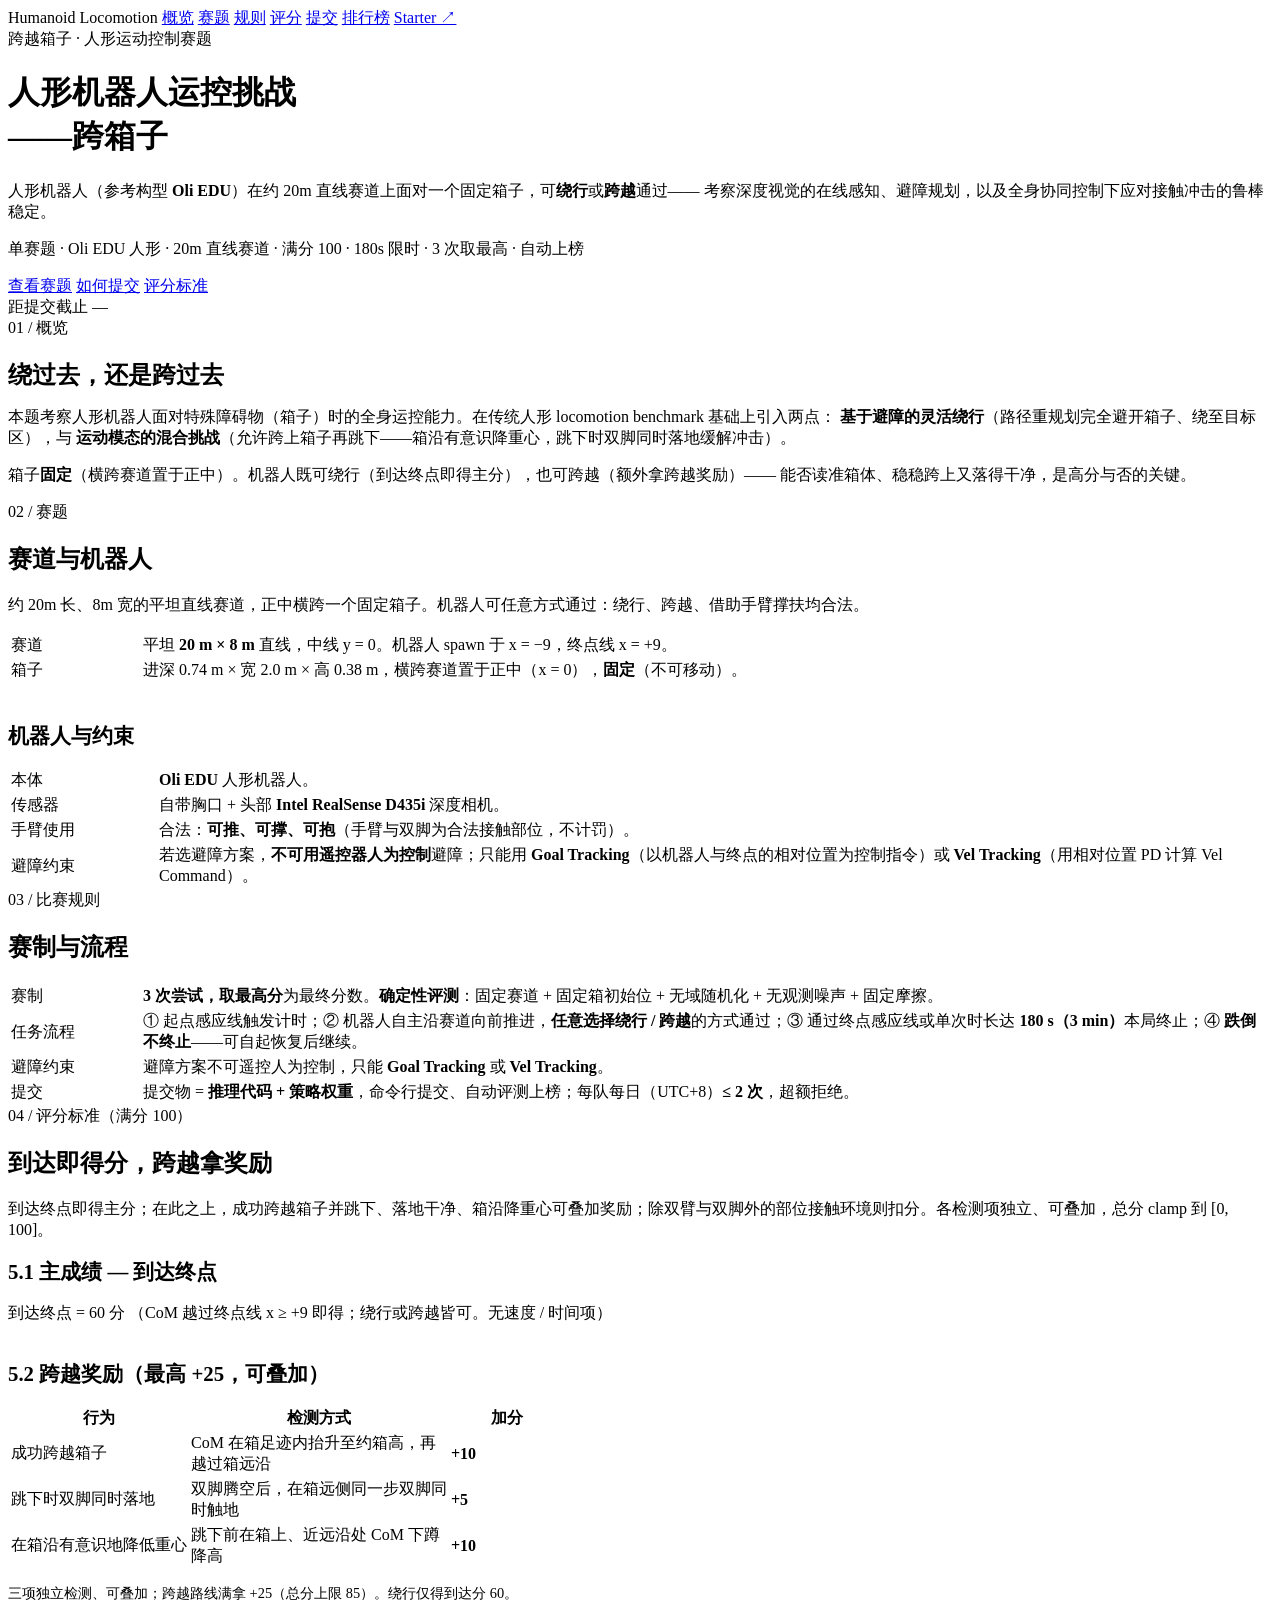
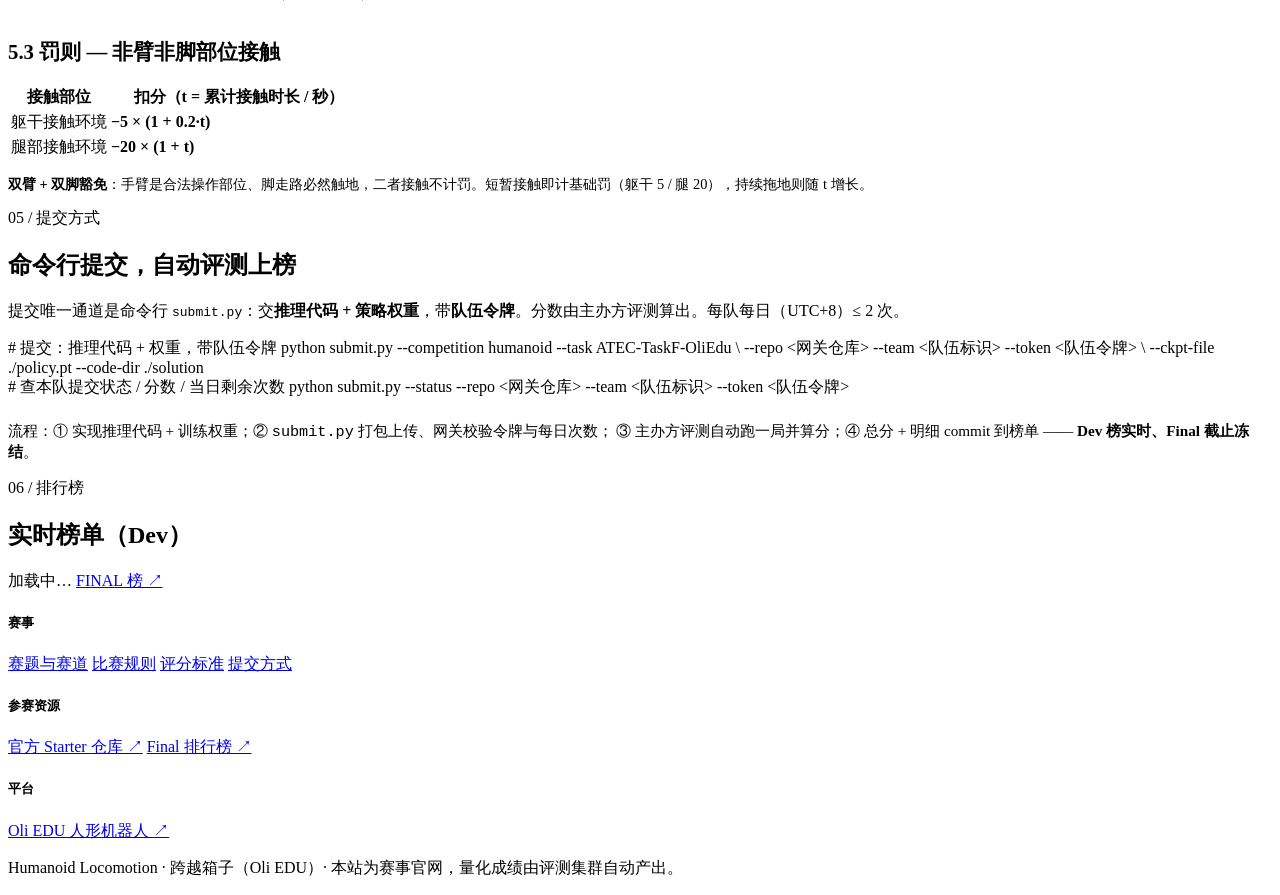
==== index.html @ 99a0a650 "add index.html" ====
<!doctype html>
<html lang="zh-CN">
<head>
<meta charset="utf-8">
<meta name="viewport" content="width=device-width, initial-scale=1">
<title>Humanoid Locomotion · 跨越箱子</title>
<meta name="description" content="人形机器人 Oli EDU 在 20m 直线赛道上面对一个固定箱子，可绕行或跨越通过。考察深度视觉在线感知、避障规划与全身协同控制下的抗冲击稳定。满分 100，自动上榜。">
<link rel="stylesheet" href="./style.css">
<script src="./config.js"></script>
<script src="./board.js" defer></script>
</head>
<body data-board="dev">

<nav class="nav">
  <div class="wrap">
    <span class="brand">Humanoid <span class="accent">Locomotion</span></span>
    <span class="nav-links">
      <a href="#overview">概览</a>
      <a href="#arena">赛题</a>
      <a href="#rules">规则</a>
      <a href="#scoring">评分</a>
      <a href="#submit">提交</a>
      <a href="#board">排行榜</a>
      <a href="#" class="cta" target="_blank" rel="noopener">Starter ↗</a>
    </span>
  </div>
</nav>

<!-- ───────── Hero ───────── -->
<header class="hero">
  <div class="wrap">
    <span class="tag">跨越箱子 · 人形运动控制赛题</span>
    <h1>人形机器人运控挑战<br>——<span class="accent">跨箱子</span></h1>
    <p class="lead">
      人形机器人（参考构型 <b>Oli EDU</b>）在约 20m 直线赛道上面对一个固定箱子，可<b>绕行</b>或<b>跨越</b>通过——
      考察深度视觉的在线感知、避障规划，以及全身协同控制下应对接触冲击的鲁棒稳定。
    </p>
    <p class="hero-meta">单赛题 · Oli EDU 人形 · 20m 直线赛道 · 满分 100 · 180s 限时 · 3 次取最高 · 自动上榜</p>
    <div class="hero-actions">
      <a href="#arena" class="btn primary">查看赛题</a>
      <a href="#submit" class="btn">如何提交</a>
      <a href="#scoring" class="btn">评分标准</a>
    </div>
    <div class="countdown-box">
      <span class="label">距提交截止</span>
      <span id="countdown">—</span>
    </div>
  </div>
</header>

<!-- ───────── 01 概览 ───────── -->
<section id="overview">
  <div class="wrap">
    <div class="ov-prose">
      <span class="sec-num">01 / 概览</span>
      <h2 style="margin-bottom:1rem">绕过去，还是跨过去</h2>
      <p>
        本题考察人形机器人面对特殊障碍物（箱子）时的全身运控能力。在传统人形 locomotion benchmark 基础上引入两点：
        <strong>基于避障的灵活绕行</strong>（路径重规划完全避开箱子、绕至目标区），与
        <strong>运动模态的混合挑战</strong>（允许跨上箱子再跳下——箱沿有意识降重心，跳下时双脚同时落地缓解冲击）。
      </p>
      <p>
        箱子<strong>固定</strong>（横跨赛道置于正中）。机器人既可绕行（到达终点即得主分），也可跨越（额外拿跨越奖励）——
        能否读准箱体、稳稳跨上又落得干净，是高分与否的关键。
      </p>
    </div>
  </div>
</section>

<!-- ───────── 02 赛题 / 赛道 ───────── -->
<section id="arena">
  <div class="wrap">
    <div class="sec-head">
      <span class="sec-num">02 / 赛题</span>
      <h2>赛道与机器人</h2>
      <p>约 20m 长、8m 宽的平坦直线赛道，正中横跨一个固定箱子。机器人可任意方式通过：绕行、跨越、借助手臂撑扶均合法。</p>
    </div>
    <table class="dtable">
      <tbody>
        <tr><td class="lvl" style="width:8rem">赛道</td><td>平坦 <b>20 m × 8 m</b> 直线，中线 y = 0。机器人 spawn 于 x = −9，终点线 x = +9。</td></tr>
        <tr><td class="lvl">箱子</td><td>进深 0.74 m × 宽 2.0 m × 高 0.38 m，横跨赛道置于正中（x = 0），<b>固定</b>（不可移动）。</td></tr>
      </tbody>
    </table>

    <div class="sec-head" style="margin-top:2.4rem;margin-bottom:1rem">
      <h2 style="font-size:1.3rem">机器人与约束</h2>
    </div>
    <table class="dtable">
      <tbody>
        <tr><td class="lvl" style="width:9rem">本体</td><td><b>Oli EDU</b> 人形机器人。</td></tr>
        <tr><td class="lvl">传感器</td><td>自带胸口 + 头部 <b>Intel RealSense D435i</b> 深度相机。</td></tr>
        <tr><td class="lvl">手臂使用</td><td>合法：<b>可推、可撑、可抱</b>（手臂与双脚为合法接触部位，不计罚）。</td></tr>
        <tr><td class="lvl">避障约束</td><td>若选避障方案，<b>不可用遥控器人为控制</b>避障；只能用 <b>Goal Tracking</b>（以机器人与终点的相对位置为控制指令）或 <b>Vel Tracking</b>（用相对位置 PD 计算 Vel Command）。</td></tr>
      </tbody>
    </table>
  </div>
</section>

<!-- ───────── 03 规则 ───────── -->
<section id="rules">
  <div class="wrap">
    <div class="sec-head">
      <span class="sec-num">03 / 比赛规则</span>
      <h2>赛制与流程</h2>
    </div>
    <table class="dtable">
      <tbody>
        <tr><td class="lvl" style="width:8rem">赛制</td><td><b>3 次尝试，取最高分</b>为最终分数。<b>确定性评测</b>：固定赛道 + 固定箱初始位 + 无域随机化 + 无观测噪声 + 固定摩擦。</td></tr>
        <tr><td class="lvl">任务流程</td><td>① 起点感应线触发计时；② 机器人自主沿赛道向前推进，<b>任意选择绕行 / 跨越</b>的方式通过；③ 通过终点感应线或单次时长达 <b>180 s（3 min）</b>本局终止；④ <b>跌倒不终止</b>——可自起恢复后继续。</td></tr>
        <tr><td class="lvl">避障约束</td><td>避障方案不可遥控人为控制，只能 <b>Goal Tracking</b> 或 <b>Vel Tracking</b>。</td></tr>
        <tr><td class="lvl">提交</td><td>提交物 = <b>推理代码 + 策略权重</b>，命令行提交、自动评测上榜；每队每日（UTC+8）<b>≤ 2 次</b>，超额拒绝。</td></tr>
      </tbody>
    </table>
  </div>
</section>

<!-- ───────── 04 评分 ───────── -->
<section id="scoring">
  <div class="wrap">
    <div class="sec-head">
      <span class="sec-num">04 / 评分标准（满分 100）</span>
      <h2>到达即得分，跨越拿奖励</h2>
      <p>到达终点即得主分；在此之上，成功跨越箱子并跳下、落地干净、箱沿降重心可叠加奖励；除双臂与双脚外的部位接触环境则扣分。各检测项独立、可叠加，总分 clamp 到 [0, 100]。</p>
    </div>

    <div class="sec-head" style="margin-bottom:1rem">
      <h2 style="font-size:1.3rem">5.1 主成绩 — 到达终点</h2>
    </div>
    <div class="formula">
      到达终点 = <span class="accent">60 分</span>
      <span class="dim">  （CoM 越过终点线 x ≥ +9 即得；绕行或跨越皆可。无速度 / 时间项）</span>
    </div>

    <div class="sec-head" style="margin-top:2.2rem;margin-bottom:1rem">
      <h2 style="font-size:1.3rem">5.2 跨越奖励（最高 +25，可叠加）</h2>
    </div>
    <table class="dtable">
      <thead><tr><th>行为</th><th style="width:16rem">检测方式</th><th style="width:7rem">加分</th></tr></thead>
      <tbody>
        <tr><td>成功跨越箱子</td><td>CoM 在箱足迹内抬升至约箱高，再越过箱远沿</td><td><b>+10</b></td></tr>
        <tr><td>跳下时双脚同时落地</td><td>双脚腾空后，在箱远侧同一步双脚同时触地</td><td><b>+5</b></td></tr>
        <tr><td>在箱沿有意识地降低重心</td><td>跳下前在箱上、近远沿处 CoM 下蹲降高</td><td><b>+10</b></td></tr>
      </tbody>
    </table>
    <p style="margin-top:0.9rem;color:var(--muted);font-size:0.9rem">三项独立检测、可叠加；跨越路线满拿 +25（总分上限 85）。绕行仅得到达分 60。</p>

    <div class="sec-head" style="margin-top:2.2rem;margin-bottom:1rem">
      <h2 style="font-size:1.3rem">5.3 罚则 — 非臂非脚部位接触</h2>
    </div>
    <table class="dtable">
      <thead><tr><th>接触部位</th><th style="width:16rem">扣分（t = 累计接触时长 / 秒）</th></tr></thead>
      <tbody>
        <tr><td>躯干接触环境</td><td><b>−5 × (1 + 0.2·t)</b></td></tr>
        <tr><td>腿部接触环境</td><td><b>−20 × (1 + t)</b></td></tr>
      </tbody>
    </table>
    <p style="margin-top:0.9rem;color:var(--muted);font-size:0.9rem"><b>双臂 + 双脚豁免</b>：手臂是合法操作部位、脚走路必然触地，二者接触不计罚。短暂接触即计基础罚（躯干 5 / 腿 20），持续拖地则随 t 增长。</p>
  </div>
</section>

<!-- ───────── 05 提交 ───────── -->
<section id="submit">
  <div class="wrap">
    <div class="sec-head">
      <span class="sec-num">05 / 提交方式</span>
      <h2>命令行提交，自动评测上榜</h2>
      <p>提交唯一通道是命令行 <code>submit.py</code>：交<b>推理代码 + 策略权重</b>，带<b>队伍令牌</b>。分数由主办方评测算出。每队每日（UTC+8）≤ 2 次。</p>
    </div>
    <div class="code"><span class="c"># 提交：推理代码 + 权重，带队伍令牌</span>
python submit.py <span class="a">--competition</span> humanoid <span class="a">--task</span> ATEC-TaskF-OliEdu \
  <span class="a">--repo</span> &lt;网关仓库&gt; <span class="a">--team</span> &lt;队伍标识&gt; <span class="a">--token</span> &lt;队伍令牌&gt; \
  <span class="a">--ckpt-file</span> ./policy.pt <span class="a">--code-dir</span> ./solution</div>
    <div class="code"><span class="c"># 查本队提交状态 / 分数 / 当日剩余次数</span>
python submit.py <span class="a">--status</span> <span class="a">--repo</span> &lt;网关仓库&gt; <span class="a">--team</span> &lt;队伍标识&gt; <span class="a">--token</span> &lt;队伍令牌&gt;</div>
    <p style="margin-top:1.4rem;color:var(--muted);font-size:0.95rem">
      流程：① 实现推理代码 + 训练权重；② <code>submit.py</code> 打包上传、网关校验令牌与每日次数；
      ③ 主办方评测自动跑一局并算分；④ 总分 + 明细 commit 到榜单 —— <b style="color:var(--text)">Dev 榜实时、Final 截止冻结</b>。
    </p>
  </div>
</section>

<!-- ───────── 06 排行榜 ───────── -->
<section id="board">
  <div class="wrap">
    <div class="sec-head">
      <span class="sec-num">06 / 排行榜</span>
      <h2>实时榜单（Dev）</h2>
    </div>
    <div class="board-head">
      <span class="upd" id="updated">加载中…</span>
      <a class="to-final btn" href="./final.html">FINAL 榜 ↗</a>
    </div>
    <table id="board-table" class="board board-strip" hidden>
      <thead>
        <tr class="grp">
          <th class="c-rank">#</th>
          <th class="c-team">队伍</th>
          <th class="c-gate">通过方式</th>
          <th class="c-gate">跨越奖励 <span class="th-sub">最高 +25</span></th>
          <th class="c-t3">总分 <span class="th-sub">满分 100 · 到达 · 罚分</span></th>
        </tr>
      </thead>
      <tbody></tbody>
    </table>
    <p id="empty" hidden>暂无成绩</p>
  </div>
</section>

<!-- ───────── Footer ───────── -->
<footer>
  <div class="wrap">
    <div class="foot-grid">
      <div class="foot-col">
        <h5>赛事</h5>
        <a href="#arena">赛题与赛道</a>
        <a href="#rules">比赛规则</a>
        <a href="#scoring">评分标准</a>
        <a href="#submit">提交方式</a>
      </div>
      <div class="foot-col">
        <h5>参赛资源</h5>
        <a href="#" target="_blank" rel="noopener">官方 Starter 仓库 ↗</a>
        <a href="./final.html">Final 排行榜 ↗</a>
      </div>
      <div class="foot-col">
        <h5>平台</h5>
        <a href="#" target="_blank" rel="noopener">Oli EDU 人形机器人 ↗</a>
      </div>
    </div>
    <p class="foot-note">Humanoid Locomotion · 跨越箱子（Oli EDU）· 本站为赛事官网，量化成绩由评测集群自动产出。</p>
  </div>
</footer>

</body>
</html>
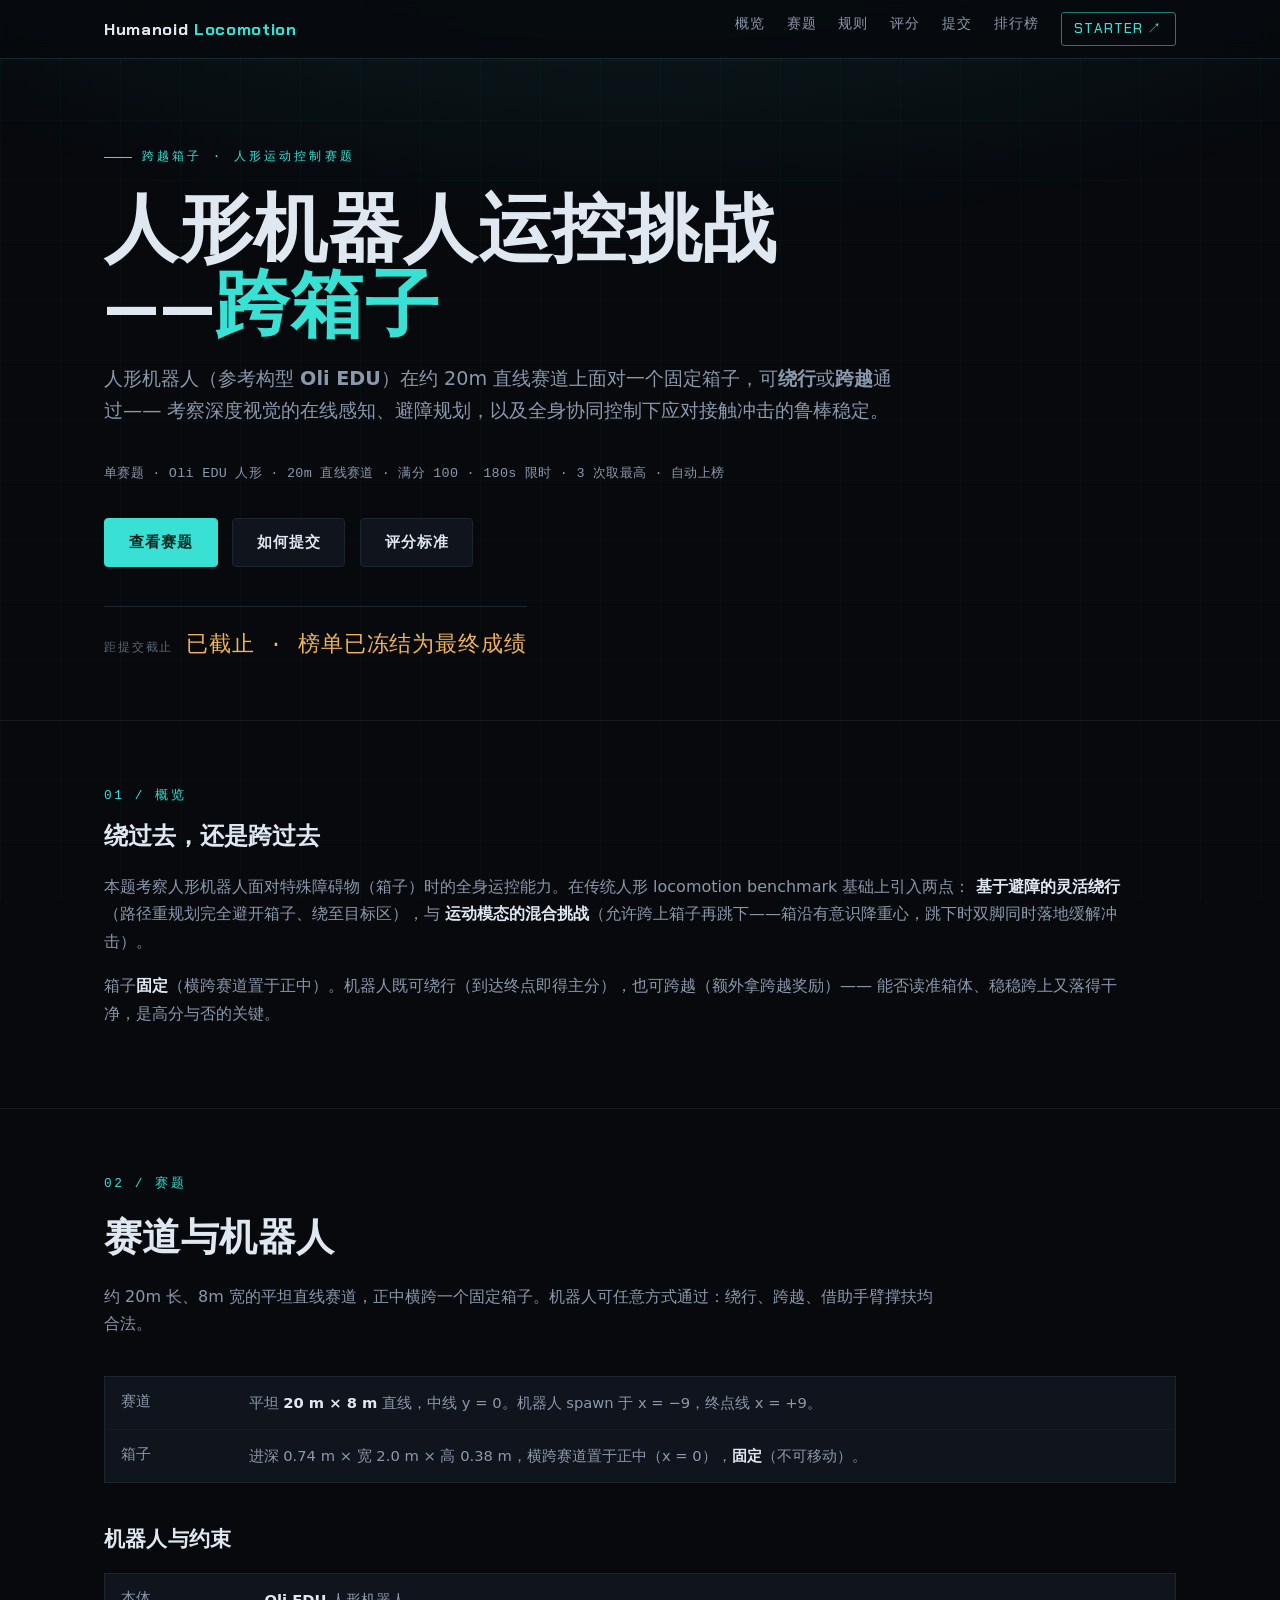
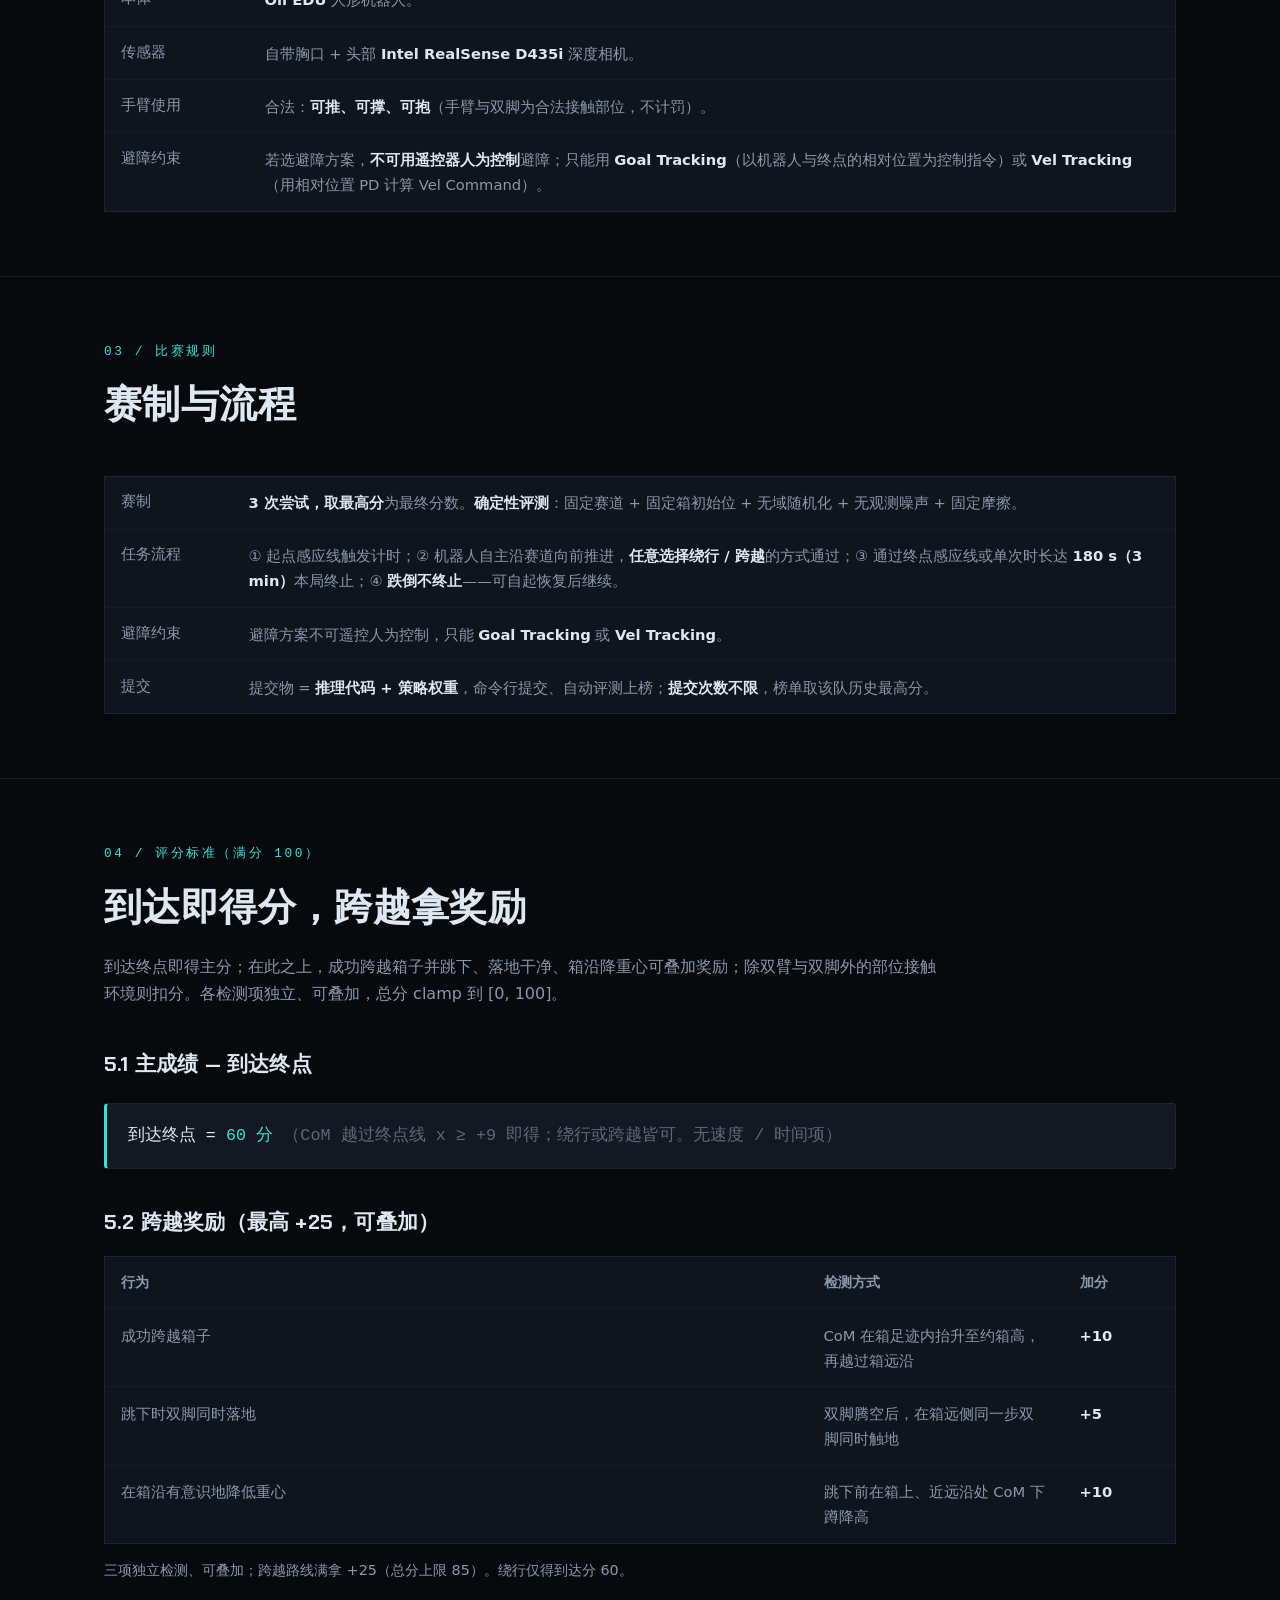
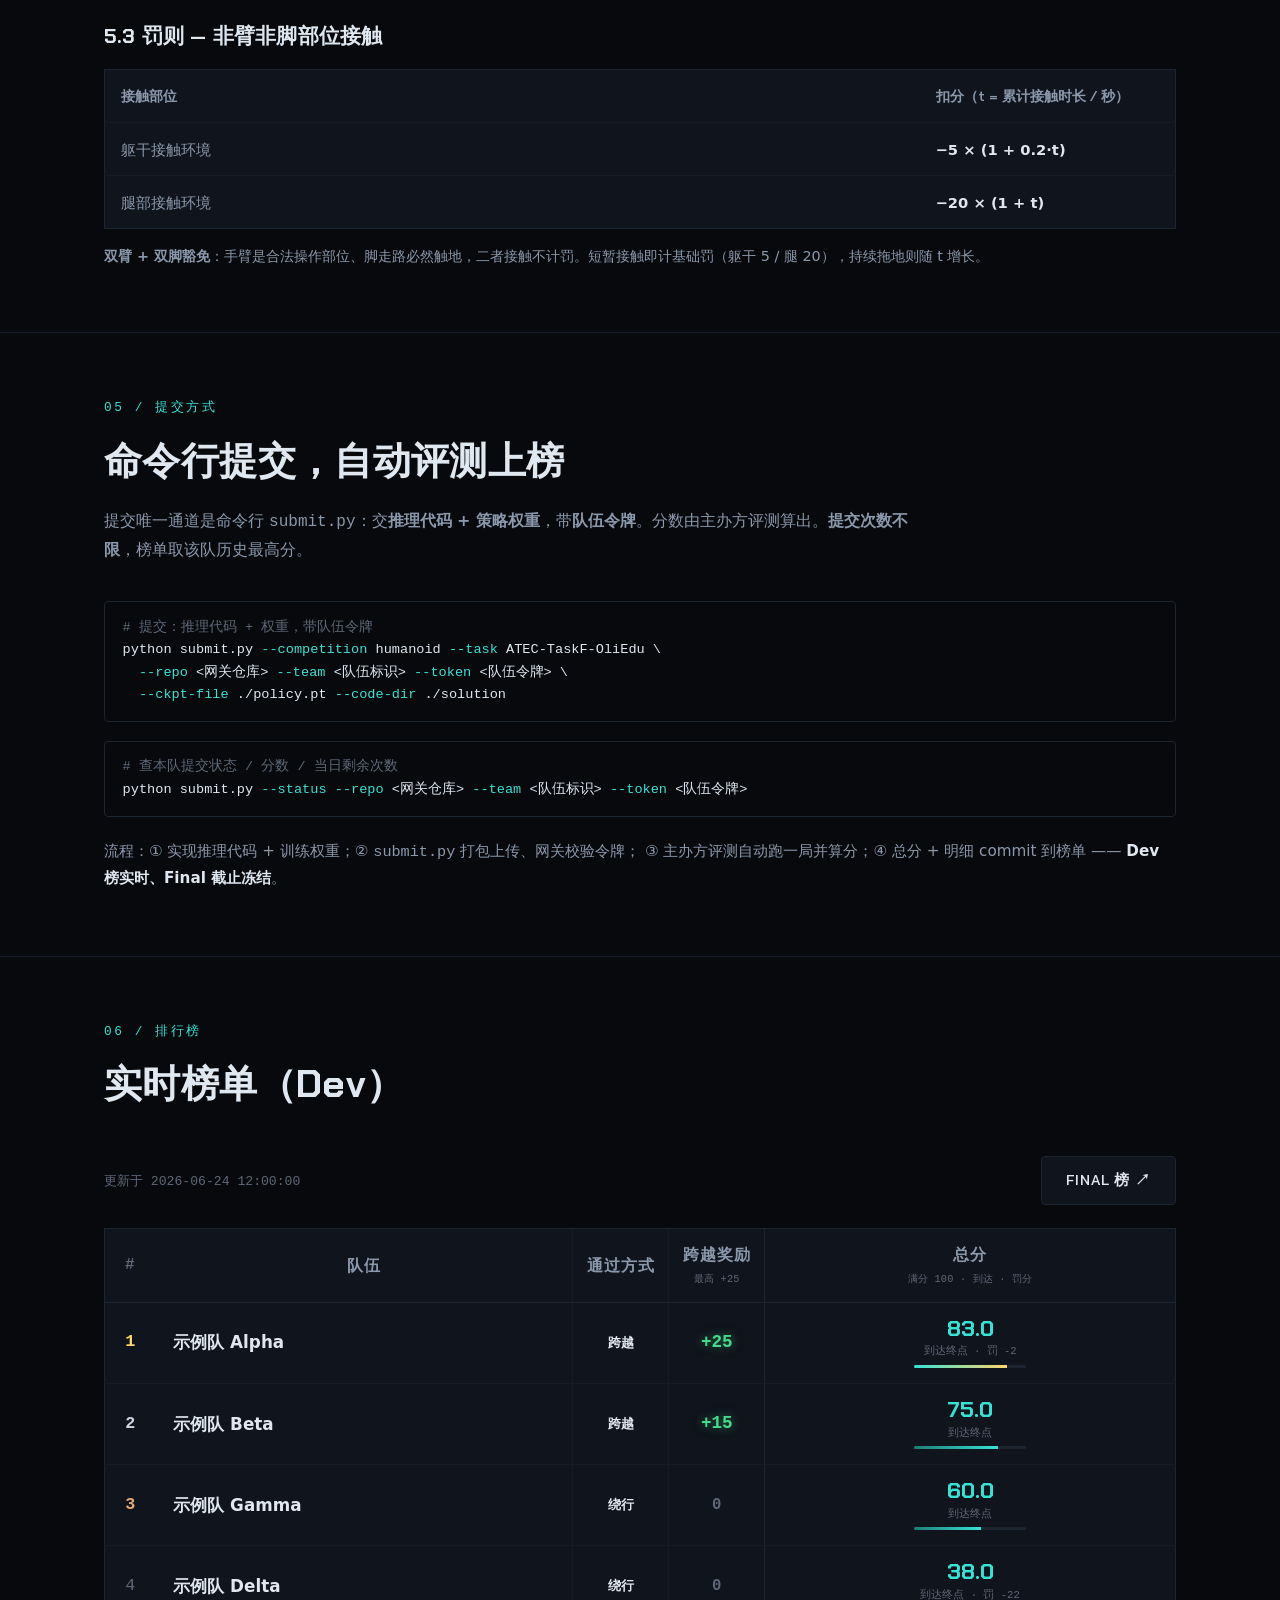
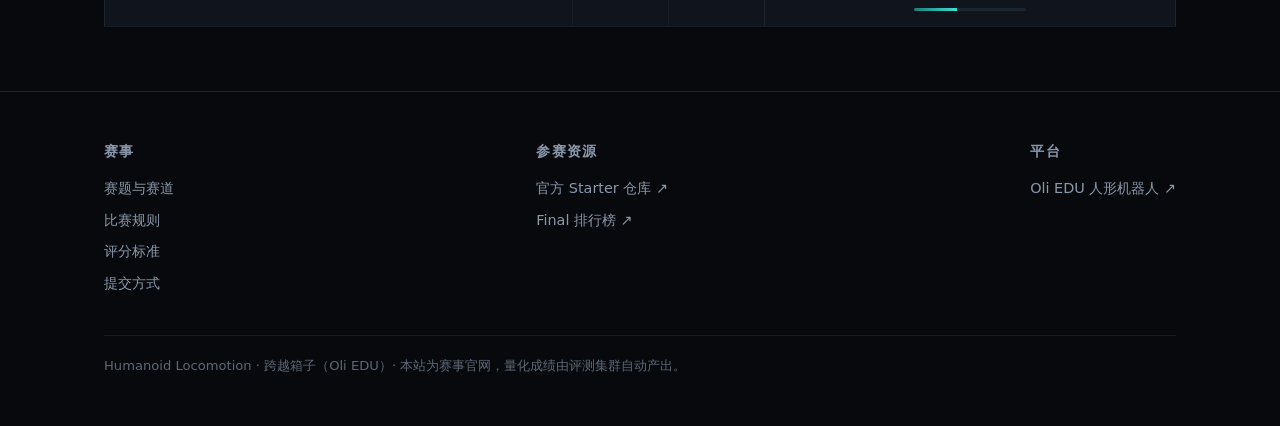
==== commit ded5b80c: "取消每日提交次数限制；榜单取该队最高分" ====
--- a/index.html
+++ b/index.html
@@ -108,7 +108,7 @@
         <tr><td class="lvl" style="width:8rem">赛制</td><td><b>3 次尝试，取最高分</b>为最终分数。<b>确定性评测</b>：固定赛道 + 固定箱初始位 + 无域随机化 + 无观测噪声 + 固定摩擦。</td></tr>
         <tr><td class="lvl">任务流程</td><td>① 起点感应线触发计时；② 机器人自主沿赛道向前推进，<b>任意选择绕行 / 跨越</b>的方式通过；③ 通过终点感应线或单次时长达 <b>180 s（3 min）</b>本局终止；④ <b>跌倒不终止</b>——可自起恢复后继续。</td></tr>
         <tr><td class="lvl">避障约束</td><td>避障方案不可遥控人为控制，只能 <b>Goal Tracking</b> 或 <b>Vel Tracking</b>。</td></tr>
-        <tr><td class="lvl">提交</td><td>提交物 = <b>推理代码 + 策略权重</b>，命令行提交、自动评测上榜；每队每日（UTC+8）<b>≤ 2 次</b>，超额拒绝。</td></tr>
+        <tr><td class="lvl">提交</td><td>提交物 = <b>推理代码 + 策略权重</b>，命令行提交、自动评测上榜；<b>提交次数不限</b>，榜单取该队历史最高分。</td></tr>
       </tbody>
     </table>
   </div>
@@ -164,7 +164,7 @@
     <div class="sec-head">
       <span class="sec-num">05 / 提交方式</span>
       <h2>命令行提交，自动评测上榜</h2>
-      <p>提交唯一通道是命令行 <code>submit.py</code>：交<b>推理代码 + 策略权重</b>，带<b>队伍令牌</b>。分数由主办方评测算出。每队每日（UTC+8）≤ 2 次。</p>
+      <p>提交唯一通道是命令行 <code>submit.py</code>：交<b>推理代码 + 策略权重</b>，带<b>队伍令牌</b>。分数由主办方评测算出。<b>提交次数不限</b>，榜单取该队历史最高分。</p>
     </div>
     <div class="code"><span class="c"># 提交：推理代码 + 权重，带队伍令牌</span>
 python submit.py <span class="a">--competition</span> humanoid <span class="a">--task</span> ATEC-TaskF-OliEdu \
@@ -173,7 +173,7 @@
     <div class="code"><span class="c"># 查本队提交状态 / 分数 / 当日剩余次数</span>
 python submit.py <span class="a">--status</span> <span class="a">--repo</span> &lt;网关仓库&gt; <span class="a">--team</span> &lt;队伍标识&gt; <span class="a">--token</span> &lt;队伍令牌&gt;</div>
     <p style="margin-top:1.4rem;color:var(--muted);font-size:0.95rem">
-      流程：① 实现推理代码 + 训练权重；② <code>submit.py</code> 打包上传、网关校验令牌与每日次数；
+      流程：① 实现推理代码 + 训练权重；② <code>submit.py</code> 打包上传、网关校验令牌；
       ③ 主办方评测自动跑一局并算分；④ 总分 + 明细 commit 到榜单 —— <b style="color:var(--text)">Dev 榜实时、Final 截止冻结</b>。
     </p>
   </div>
--- a/style.css
+++ b/style.css
@@ -0,0 +1,285 @@
+/* TronCamp Locomotion (Task C) — 官网 + 排行榜
+   暗色科幻控制台风：近黑底 + 单一青色强调 + 等宽数据字 + 细网格/扫描线。
+   风格沿用 TronCamp-Board；零构建，原生 HTML/CSS/JS。 */
+
+@import url('https://fonts.googleapis.com/css2?family=Chakra+Petch:wght@400;500;600;700&display=swap');
+
+:root {
+  --bg: #07090d;
+  --bg-soft: #0b0e14;
+  --panel: #10141c;
+  --panel-2: #131822;
+  --line: #1d2530;
+  --line-soft: #161c25;
+  --text: #dfe7f1;
+  --muted: #8a98ac;
+  --dim: #5d6878;
+  --accent: #38e1d4;
+  --accent-dim: #1d7d77;
+  --warn: #f0b35c;
+  --bad: #f08c8c;
+  --display: 'Chakra Petch', 'PingFang SC', 'Microsoft YaHei', sans-serif;
+  --body: 'PingFang SC', 'Microsoft YaHei', system-ui, sans-serif;
+  --mono: ui-monospace, 'SF Mono', 'JetBrains Mono', Consolas, monospace;
+}
+
+* { box-sizing: border-box; margin: 0; padding: 0; }
+html { scroll-behavior: smooth; font-size: 16px; }
+
+body {
+  background: var(--bg);
+  color: var(--text);
+  font-family: var(--body);
+  line-height: 1.7;
+  -webkit-font-smoothing: antialiased;
+  overflow-x: hidden;
+}
+
+/* 全局氛围：网格 + 顶部青色辉光 */
+body::before {
+  content: '';
+  position: fixed;
+  inset: 0;
+  z-index: 0;
+  pointer-events: none;
+  background:
+    radial-gradient(120% 60% at 50% -10%, rgba(56, 225, 212, 0.10), transparent 60%),
+    linear-gradient(rgba(56, 225, 212, 0.028) 1px, transparent 1px) 0 0 / 100% 60px,
+    linear-gradient(90deg, rgba(56, 225, 212, 0.028) 1px, transparent 1px) 0 0 / 60px 100%;
+}
+
+a { color: var(--accent); text-decoration: none; }
+a:hover { text-decoration: underline; }
+
+.wrap { max-width: 1120px; margin: 0 auto; padding: 0 1.5rem; position: relative; z-index: 1; }
+
+/* ───────── 顶栏 ───────── */
+.nav {
+  position: sticky; top: 0; z-index: 50;
+  background: rgba(7, 9, 13, 0.82);
+  backdrop-filter: blur(10px);
+  border-bottom: 1px solid var(--line);
+}
+.nav .wrap { display: flex; align-items: center; gap: 1.5rem; height: 58px; }
+.brand {
+  font-family: var(--display); font-weight: 700; font-size: 1.05rem;
+  letter-spacing: 0.04em; white-space: nowrap;
+}
+.brand .accent { color: var(--accent); }
+.nav-links { display: flex; gap: 1.35rem; margin-left: auto; flex-wrap: wrap; }
+.nav-links a {
+  color: var(--muted); font-family: var(--display); font-size: 0.85rem;
+  font-weight: 500; letter-spacing: 0.08em; text-transform: uppercase;
+}
+.nav-links a:hover { color: var(--accent); text-decoration: none; }
+.nav-links a.cta {
+  color: var(--accent); border: 1px solid var(--accent-dim);
+  padding: 0.25rem 0.8rem; border-radius: 3px;
+}
+.nav-links a.cta:hover { background: rgba(56, 225, 212, 0.12); }
+
+/* ───────── Hero ───────── */
+.hero { padding: 5rem 0 3.5rem; position: relative; }
+.hero .tag {
+  font-family: var(--mono); font-size: 0.78rem; color: var(--accent);
+  letter-spacing: 0.25em; text-transform: uppercase; margin-bottom: 1.4rem;
+  display: inline-flex; align-items: center; gap: 0.6rem;
+}
+.hero .tag::before {
+  content: ''; width: 28px; height: 1px; background: var(--accent);
+}
+.hero h1 {
+  font-family: var(--display); font-weight: 700;
+  font-size: clamp(2.6rem, 6vw, 4.6rem); line-height: 1.04;
+  letter-spacing: 0.01em; margin-bottom: 1.2rem;
+}
+.hero h1 .accent { color: var(--accent); }
+.hero .lead {
+  font-size: clamp(1rem, 1.6vw, 1.2rem); color: var(--muted);
+  max-width: 50rem; margin-bottom: 2.2rem;
+}
+.chips { display: flex; flex-wrap: wrap; gap: 0.7rem; margin-bottom: 2.2rem; }
+.chip {
+  font-family: var(--mono); font-size: 0.82rem; color: var(--text);
+  background: var(--panel); border: 1px solid var(--line);
+  padding: 0.45rem 0.9rem; border-radius: 3px;
+}
+.chip b { color: var(--accent); font-weight: 600; }
+.hero-meta { font-family: var(--mono); font-size: 0.84rem; color: var(--muted); letter-spacing: 0.02em; margin-bottom: 2rem; line-height: 1.7; }
+.hero-actions { display: flex; flex-wrap: wrap; gap: 0.9rem; align-items: center; }
+.btn {
+  font-family: var(--display); font-weight: 600; font-size: 0.92rem;
+  letter-spacing: 0.06em; padding: 0.7rem 1.5rem; border-radius: 4px;
+  border: 1px solid var(--line); color: var(--text); background: var(--panel);
+  cursor: pointer; transition: all 0.15s;
+}
+.btn:hover { text-decoration: none; border-color: var(--accent-dim); }
+.btn.primary { background: var(--accent); color: #06231f; border-color: var(--accent); }
+.btn.primary:hover { background: #5ff0e4; }
+
+.countdown-box {
+  margin-top: 2.4rem; display: inline-flex; align-items: baseline; gap: 0.8rem;
+  border-top: 1px solid var(--line); padding-top: 1.2rem;
+}
+.countdown-box .label {
+  font-family: var(--mono); font-size: 0.78rem; color: var(--dim);
+  letter-spacing: 0.15em; text-transform: uppercase;
+}
+#countdown {
+  font-family: var(--mono); color: var(--accent); font-size: 1.4rem;
+  letter-spacing: 0.04em; font-variant-numeric: tabular-nums;
+}
+#countdown.over { color: var(--warn); }
+
+/* ───────── 区块 ───────── */
+section { padding: 4rem 0; border-top: 1px solid var(--line-soft); position: relative; }
+.sec-head { margin-bottom: 2.4rem; }
+.sec-num {
+  font-family: var(--mono); font-size: 0.8rem; color: var(--accent);
+  letter-spacing: 0.2em; display: block; margin-bottom: 0.6rem;
+}
+.sec-head h2 {
+  font-family: var(--display); font-weight: 700; font-size: clamp(1.7rem, 3.4vw, 2.4rem);
+  letter-spacing: 0.01em;
+}
+.sec-head p { color: var(--muted); max-width: 52rem; margin-top: 0.8rem; }
+
+/* 概览 */
+.overview { display: grid; grid-template-columns: 1.3fr 1fr; gap: 2.5rem; align-items: center; }
+.overview .fig { border: 1px solid var(--line); border-radius: 6px; overflow: hidden; background: var(--panel); }
+.overview .fig img { display: block; width: 100%; }
+.overview .fig figcaption {
+  font-size: 0.82rem; color: var(--dim); padding: 0.8rem 1rem;
+  border-top: 1px solid var(--line); line-height: 1.55;
+}
+.overview p { color: var(--muted); margin-bottom: 1.1rem; }
+.overview strong { color: var(--text); }
+.ov-prose { max-width: 64rem; }
+.ov-prose p { color: var(--muted); margin-bottom: 1.1rem; }
+.ov-prose strong { color: var(--text); }
+
+/* 通用卡片 */
+.cards { display: grid; gap: 1.2rem; }
+.card {
+  background: var(--panel); border: 1px solid var(--line); border-radius: 6px;
+  padding: 1.5rem 1.6rem;
+}
+.card h3 { font-family: var(--display); font-weight: 600; font-size: 1.15rem; margin-bottom: 0.7rem; }
+.card p { color: var(--muted); font-size: 0.95rem; }
+
+/* 卡片网格（赛道分段 / 约束） */
+.tasks { grid-template-columns: repeat(3, 1fr); }
+.task-card { position: relative; padding-top: 2.6rem; }
+.task-card .tno {
+  position: absolute; top: 1.2rem; left: 1.6rem;
+  font-family: var(--display); font-weight: 700; font-size: 1.05rem; color: var(--accent);
+  letter-spacing: 0.05em;
+}
+.task-card .weight {
+  position: absolute; top: 1.3rem; right: 1.6rem;
+  font-family: var(--mono); font-size: 1.5rem; color: var(--text); font-weight: 600;
+}
+.task-card h3 { margin-bottom: 0.5rem; }
+.task-card .role { font-family: var(--mono); font-size: 0.76rem; color: var(--dim); letter-spacing: 0.1em; text-transform: uppercase; margin-bottom: 0.9rem; }
+.task-card ul { list-style: none; display: flex; flex-direction: column; gap: 0.55rem; }
+.task-card li { font-size: 0.9rem; color: var(--muted); padding-left: 1rem; position: relative; }
+.task-card li::before { content: '▸'; position: absolute; left: 0; color: var(--accent-dim); }
+.task-card.focus { border-color: var(--accent-dim); box-shadow: 0 0 0 1px rgba(56,225,212,0.18) inset; }
+
+/* 菜单/规则/赛道表 */
+.dtable { width: 100%; border-collapse: collapse; background: var(--panel); border: 1px solid var(--line); }
+.dtable th, .dtable td { padding: 0.85rem 1rem; text-align: left; border-bottom: 1px solid var(--line-soft); vertical-align: top; }
+.dtable th { font-family: var(--display); font-weight: 600; color: var(--muted); font-size: 0.9rem; }
+.dtable td { color: var(--muted); font-size: 0.92rem; }
+.dtable td b, .dtable td strong { color: var(--text); }
+.dtable tr:last-child td { border-bottom: none; }
+.lvl { font-family: var(--mono); font-size: 0.82rem; color: var(--accent); white-space: nowrap; }
+
+/* 评分 */
+.formula {
+  font-family: var(--mono); font-size: 1.05rem; color: var(--text);
+  background: var(--panel-2); border: 1px solid var(--line); border-left: 3px solid var(--accent);
+  border-radius: 4px; padding: 1.1rem 1.3rem; margin: 1.4rem 0; overflow-x: auto;
+}
+.formula .accent { color: var(--accent); }
+.formula .dim { color: var(--dim); }
+
+/* 提交代码块 */
+.code {
+  font-family: var(--mono); font-size: 0.85rem; color: var(--text);
+  background: var(--bg); border: 1px solid var(--line); border-radius: 4px;
+  padding: 0.9rem 1.1rem; margin-top: 1.2rem; overflow-x: auto; white-space: pre; line-height: 1.65;
+}
+.code .c { color: var(--dim); }
+.code .a { color: var(--accent); }
+
+/* ───────── 排行榜 ───────── */
+.board-head { display: flex; align-items: baseline; gap: 1.2rem; flex-wrap: wrap; margin-bottom: 1.4rem; }
+.board-head .upd { font-family: var(--mono); font-size: 0.82rem; color: var(--dim); }
+.board-head .to-final { margin-left: auto; }
+table.board { width: 100%; border-collapse: collapse; background: var(--panel); border: 1px solid var(--line); }
+table.board thead th { color: var(--muted); font-family: var(--display); font-weight: 600; padding: 0.8rem 0.5rem; border-bottom: 1px solid var(--line); white-space: nowrap; }
+table.board tr.grp th { font-size: 1rem; letter-spacing: 0.06em; }
+table.board tbody td {
+  padding: 0.95rem 0.5rem; text-align: center; font-size: 1.02rem;
+  font-family: var(--mono); font-variant-numeric: tabular-nums; border-bottom: 1px solid var(--line-soft);
+}
+table.board tbody tr:hover { background: rgba(56, 225, 212, 0.045); }
+.dimcell { color: var(--dim); }
+
+/* 进度条版榜单 */
+table.board-strip td, table.board-strip thead th { text-align: center; }
+table.board-strip .c-rank { width: 3.2rem; color: var(--dim); font-family: var(--mono); font-size: 1.05rem; }
+table.board-strip tbody tr.top1 .c-rank { color: #ffd76a; }
+table.board-strip tbody tr.top2 .c-rank { color: #cdd6e2; }
+table.board-strip tbody tr.top3 .c-rank { color: #e2a878; }
+table.board-strip tbody tr.top .c-rank { font-weight: 700; }
+table.board-strip td.c-team { text-align: left; padding-left: 1.1rem; font-family: var(--body); font-size: 1.05rem; font-weight: 600; }
+.th-sub { display: block; font-family: var(--mono); font-size: 0.64rem; font-weight: 400; color: var(--dim); letter-spacing: 0.02em; margin-top: 0.18rem; }
+.c-gate { width: 6rem; border-left: 1px solid var(--line-soft); }
+.c-num { width: 6rem; border-left: 1px solid var(--line-soft); font-family: var(--mono); color: var(--text); }
+.gate { font-size: 1.1rem; font-weight: 700; line-height: 1; }
+.gate-ok { color: #46d98a; text-shadow: 0 0 10px rgba(70, 217, 138, 0.5); }
+.gate-miss { color: var(--dim); font-size: 0.98rem; }
+.gate-none { color: var(--line); }
+.vchip { font-family: var(--body); font-size: 0.82rem; font-weight: 600; color: var(--text); }
+.vtag { font-family: var(--mono); font-size: 0.6rem; color: var(--dim); border: 1px solid var(--line); border-radius: 3px; padding: 0 0.25rem; margin-left: 0.3rem; vertical-align: middle; }
+.c-t3 { border-left: 1px solid var(--line); min-width: 9.5rem; }
+.t3wrap { display: inline-flex; flex-direction: column; align-items: center; gap: 0.2rem; min-width: 7rem; }
+.t3num { font-family: var(--display); font-size: 1.4rem; font-weight: 700; color: var(--accent); line-height: 1; }
+.t3sub { font-family: var(--mono); font-size: 0.66rem; color: var(--dim); }
+.t3bar { display: block; width: 100%; height: 3px; background: var(--line); border-radius: 2px; overflow: hidden; }
+.t3bar i { display: block; height: 100%; background: linear-gradient(90deg, var(--accent-dim), var(--accent)); }
+table.board-strip tbody tr.top1 .t3bar i { background: linear-gradient(90deg, var(--accent), #ffd76a); }
+
+#empty, .locked { text-align: center; color: var(--dim); padding: 4rem 0; font-size: 1.3rem; letter-spacing: 0.12em; }
+.locked .big { display: block; color: var(--accent); font-family: var(--display); font-size: clamp(2rem, 5vw, 3rem); font-weight: 700; margin-bottom: 1rem; letter-spacing: 0.2em; }
+
+/* 图 */
+.fig { border: 1px solid var(--line); border-radius: 6px; overflow: hidden; background: var(--panel); margin-top: 1.4rem; }
+.fig img { display: block; width: 100%; }
+.fig figcaption { padding: 0.75rem 1rem; font-size: 0.84rem; line-height: 1.55; color: var(--muted); border-top: 1px solid var(--line-soft); }
+
+/* ───────── Footer ───────── */
+footer { border-top: 1px solid var(--line); padding: 3rem 0; color: var(--dim); }
+.foot-grid { display: flex; flex-wrap: wrap; gap: 2.5rem; justify-content: space-between; }
+.foot-col h5 { font-family: var(--display); color: var(--muted); font-size: 0.85rem; letter-spacing: 0.1em; text-transform: uppercase; margin-bottom: 0.8rem; }
+.foot-col a { display: block; color: var(--muted); font-size: 0.9rem; margin-bottom: 0.45rem; }
+.foot-col a:hover { color: var(--accent); }
+.foot-note { margin-top: 2rem; font-size: 0.82rem; color: var(--dim); border-top: 1px solid var(--line-soft); padding-top: 1.2rem; }
+
+/* 入场动画 */
+@keyframes rise { from { opacity: 0; transform: translateY(14px); } to { opacity: 1; transform: none; } }
+.hero .tag { animation: rise 0.5s both; }
+.hero h1 { animation: rise 0.5s 0.06s both; }
+.hero .lead { animation: rise 0.5s 0.12s both; }
+.chips { animation: rise 0.5s 0.18s both; }
+.hero-actions { animation: rise 0.5s 0.24s both; }
+.countdown-box { animation: rise 0.5s 0.3s both; }
+
+@media (max-width: 860px) {
+  .overview, .tasks { grid-template-columns: 1fr; }
+  .nav-links { gap: 0.9rem; }
+  .nav-links a:not(.cta) { display: none; }
+  table.board { font-size: 0.9rem; }
+}
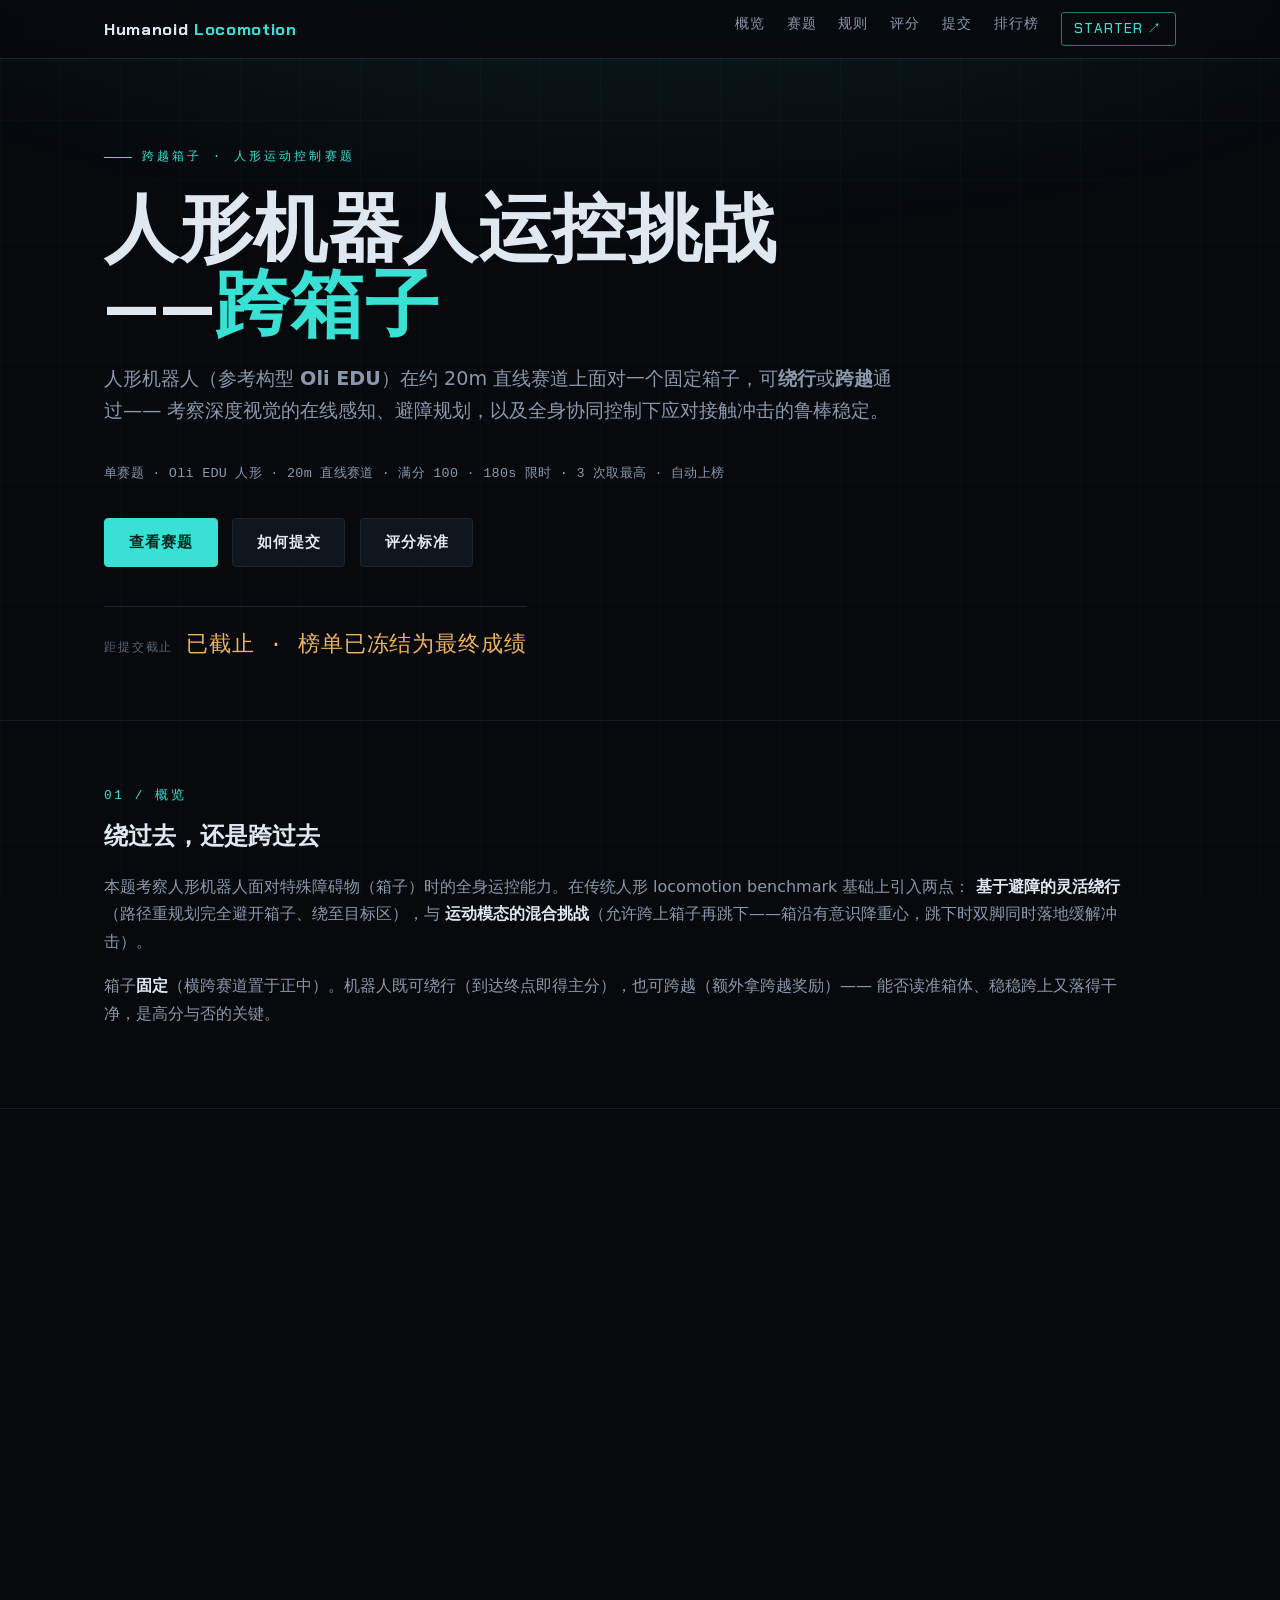
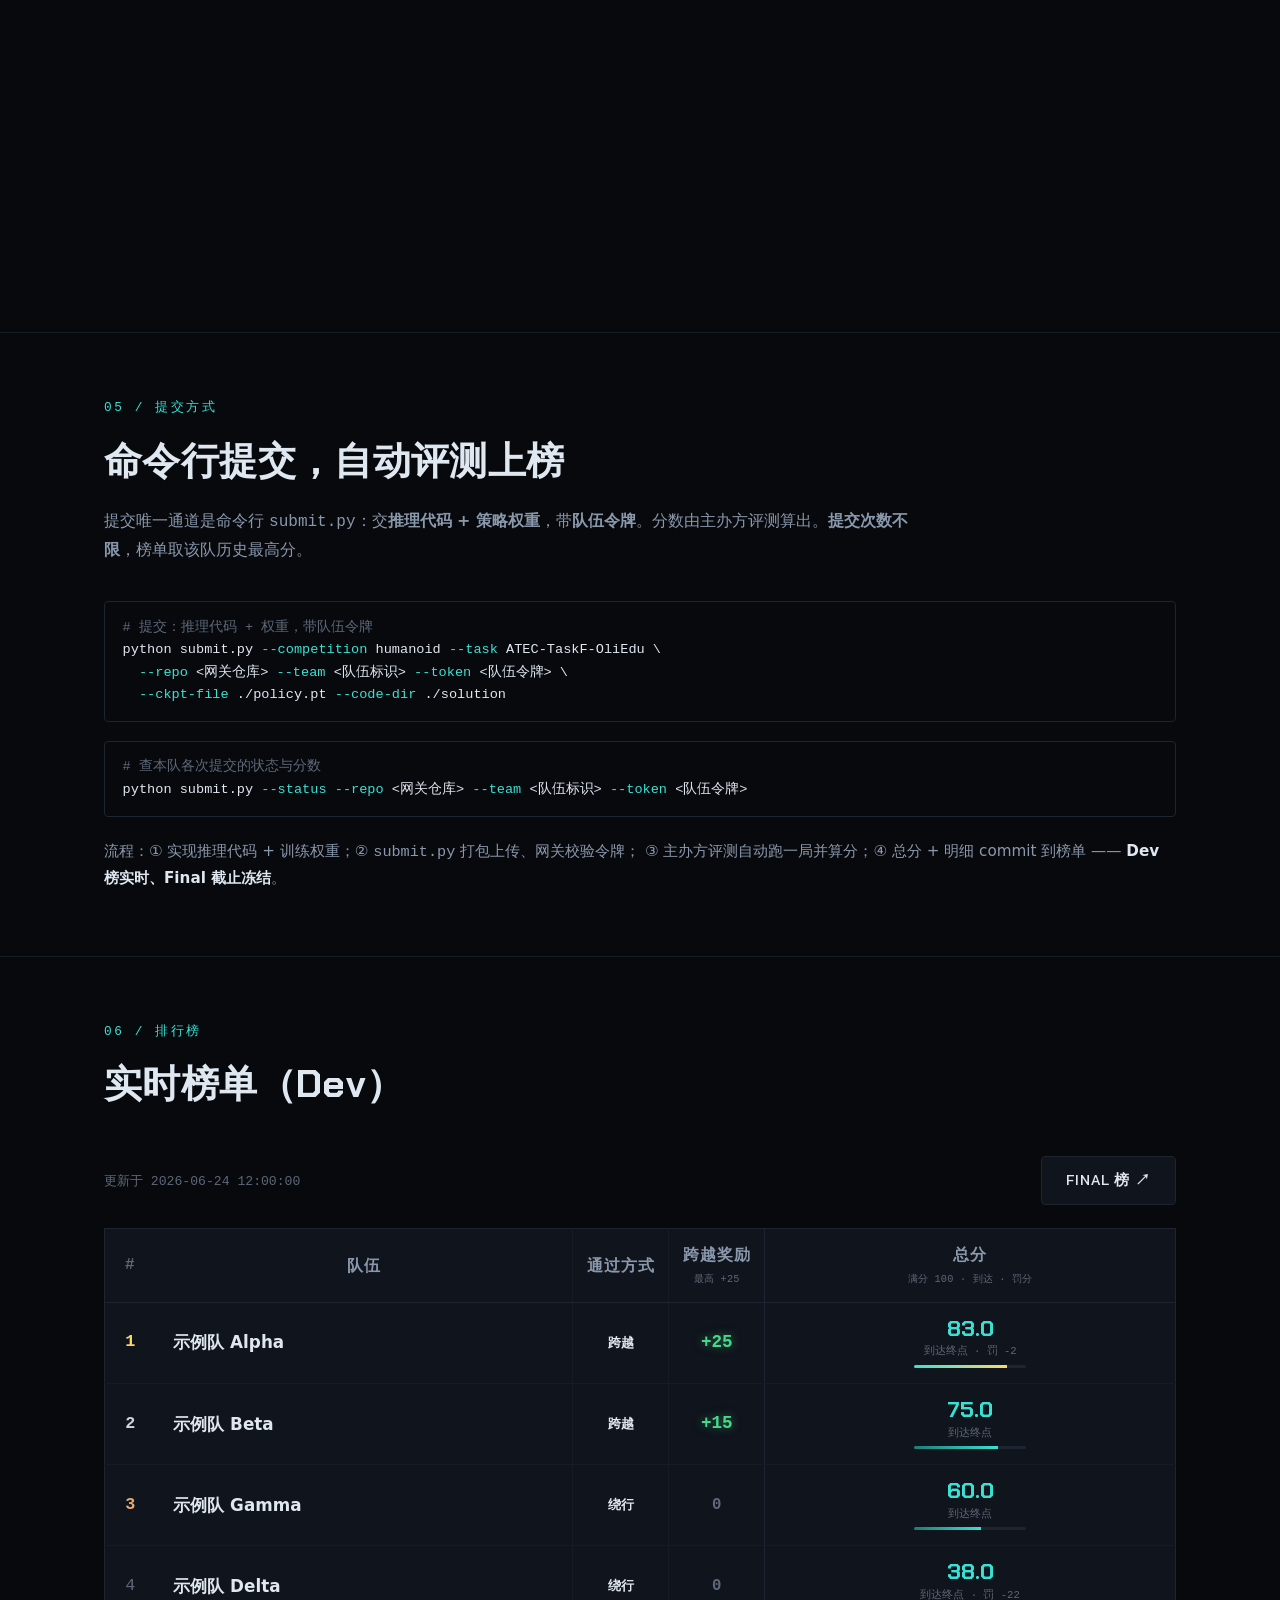
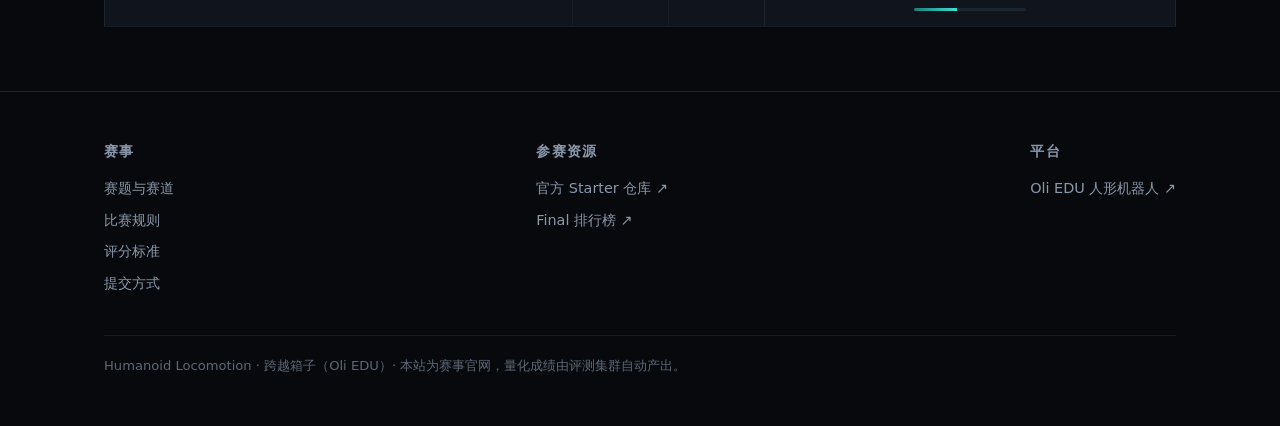
==== commit 430813b9: "fix: --status 文案对齐实际输出" ====
--- a/index.html
+++ b/index.html
@@ -170,7 +170,7 @@
 python submit.py <span class="a">--competition</span> humanoid <span class="a">--task</span> ATEC-TaskF-OliEdu \
   <span class="a">--repo</span> &lt;网关仓库&gt; <span class="a">--team</span> &lt;队伍标识&gt; <span class="a">--token</span> &lt;队伍令牌&gt; \
   <span class="a">--ckpt-file</span> ./policy.pt <span class="a">--code-dir</span> ./solution</div>
-    <div class="code"><span class="c"># 查本队提交状态 / 分数 / 当日剩余次数</span>
+    <div class="code"><span class="c"># 查本队各次提交的状态与分数</span>
 python submit.py <span class="a">--status</span> <span class="a">--repo</span> &lt;网关仓库&gt; <span class="a">--team</span> &lt;队伍标识&gt; <span class="a">--token</span> &lt;队伍令牌&gt;</div>
     <p style="margin-top:1.4rem;color:var(--muted);font-size:0.95rem">
       流程：① 实现推理代码 + 训练权重；② <code>submit.py</code> 打包上传、网关校验令牌；
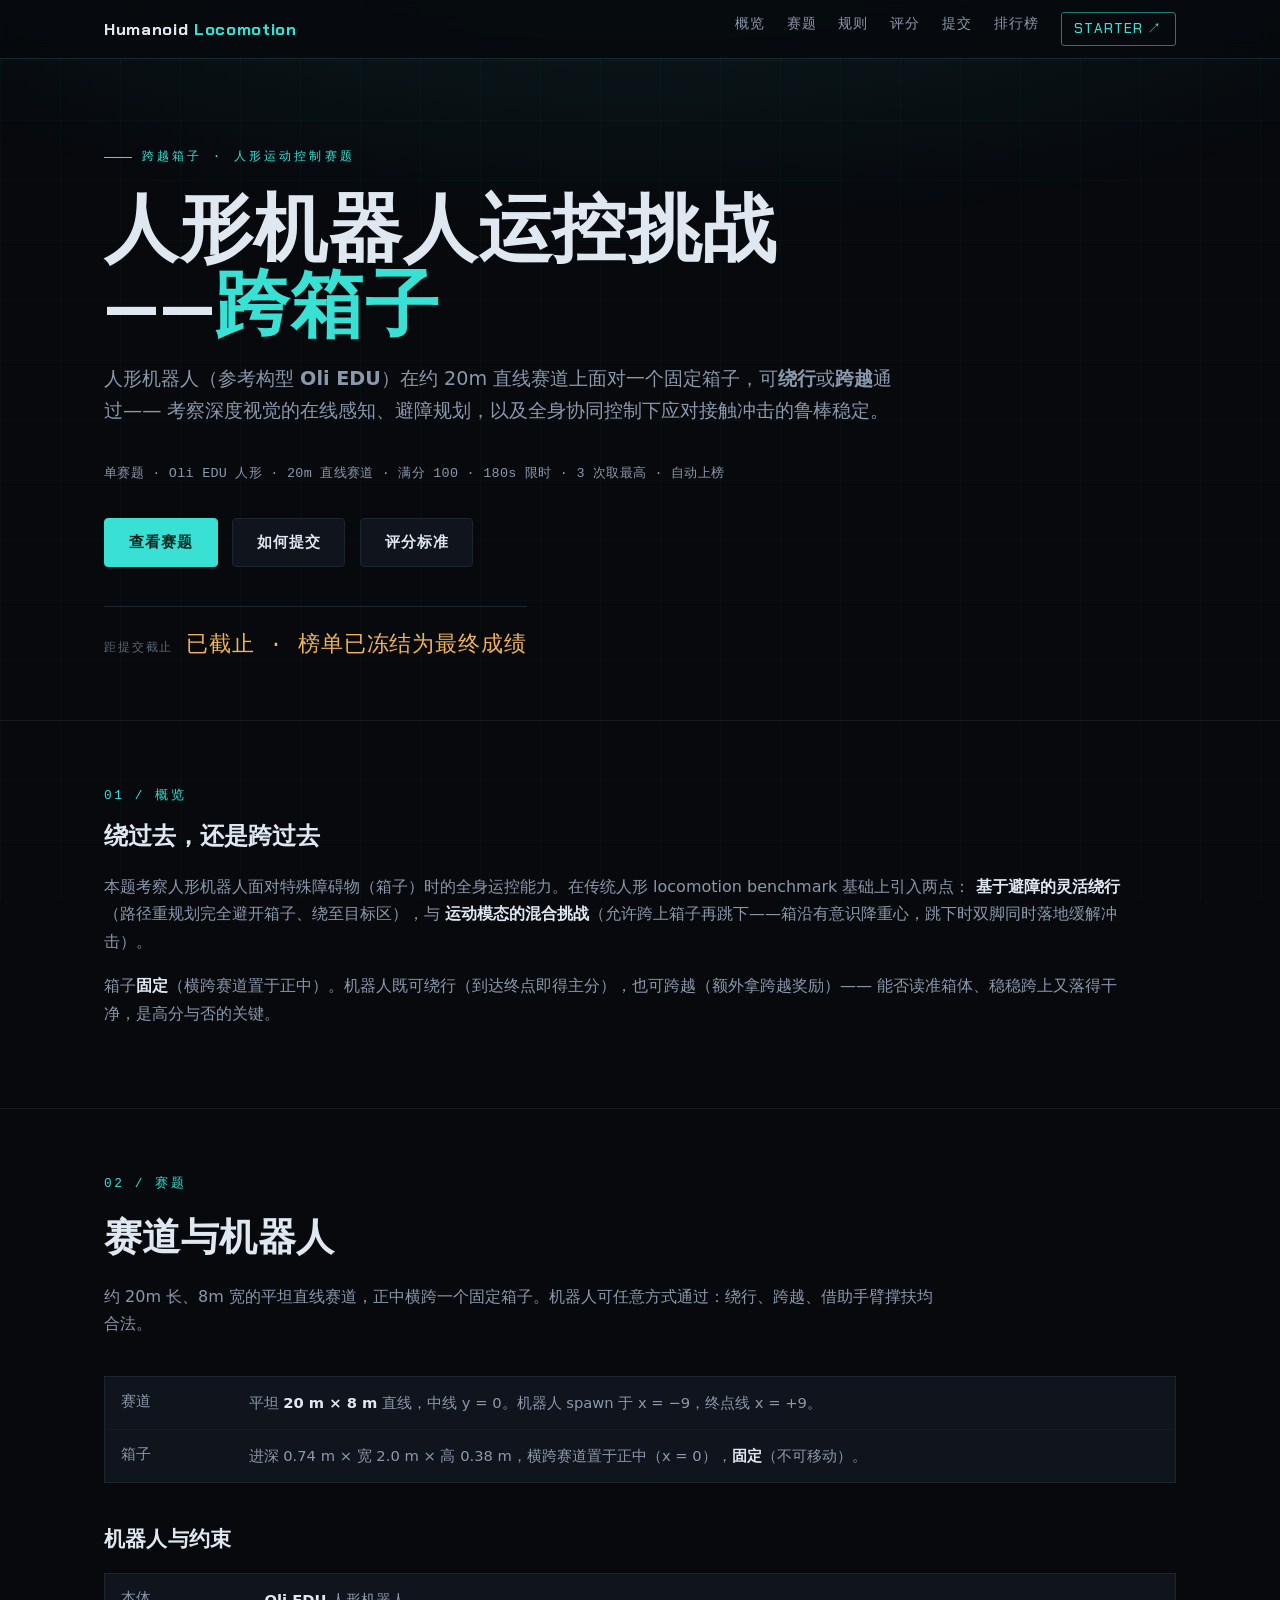
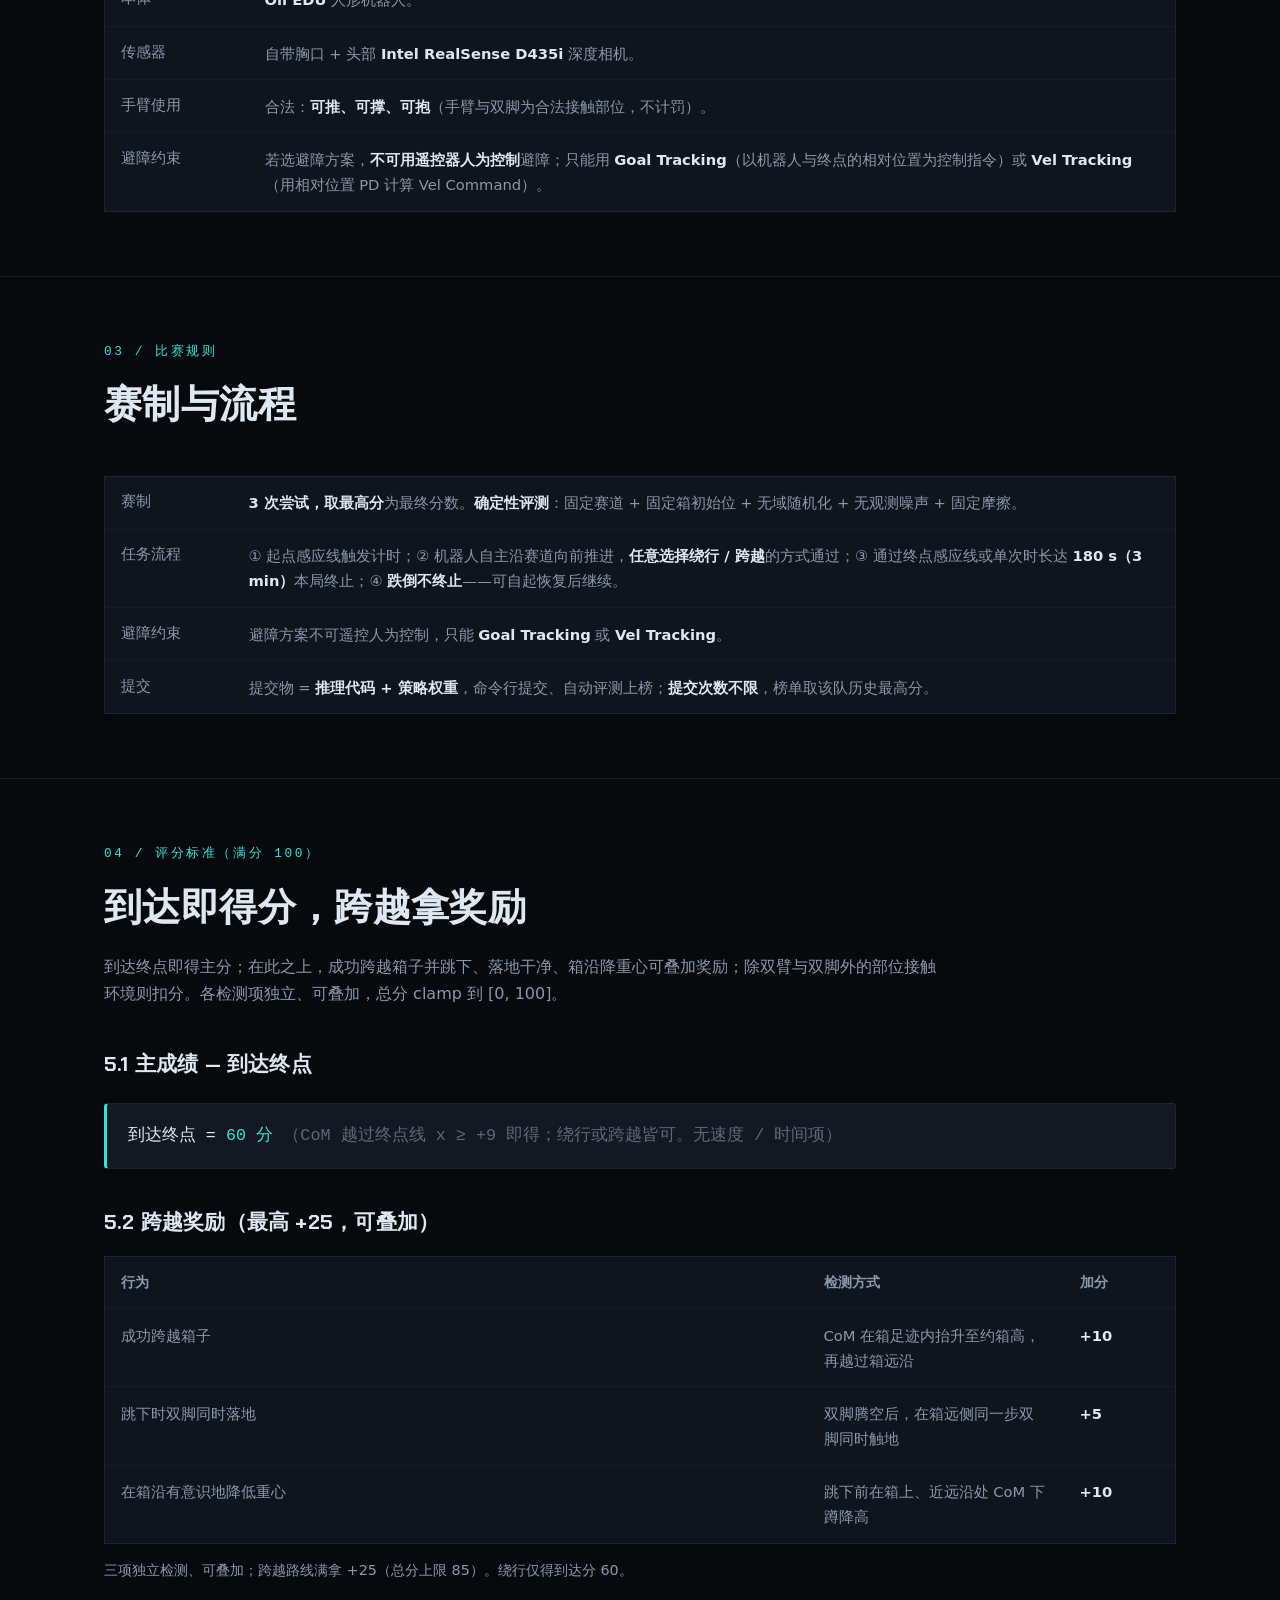
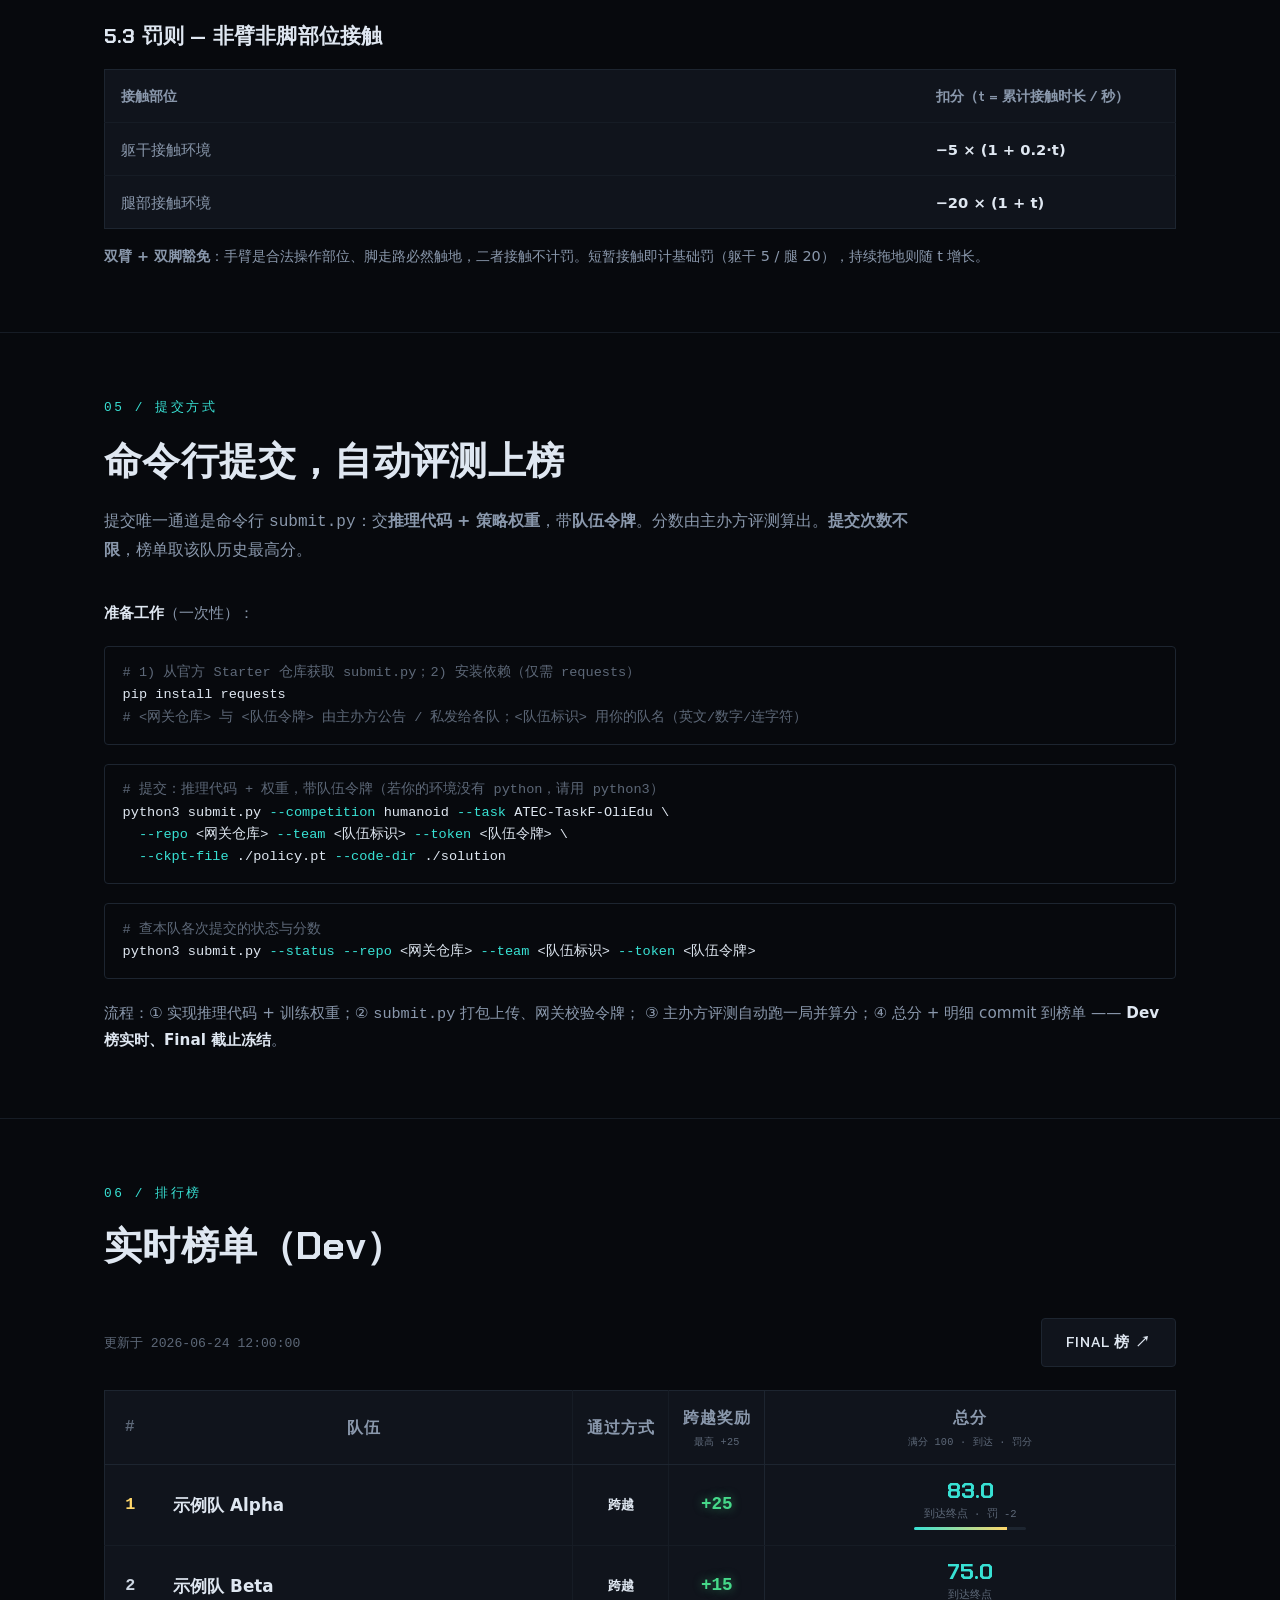
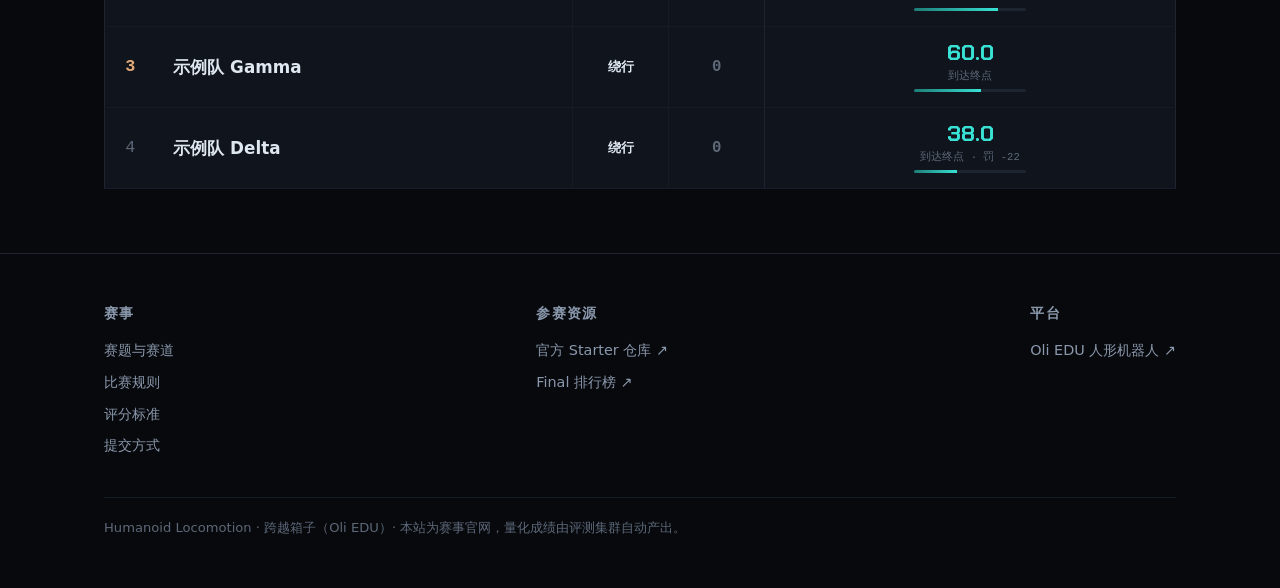
==== commit 0fcf8053: "提交指令补准备工作+python3" ====
--- a/index.html
+++ b/index.html
@@ -166,12 +166,18 @@
       <h2>命令行提交，自动评测上榜</h2>
       <p>提交唯一通道是命令行 <code>submit.py</code>：交<b>推理代码 + 策略权重</b>，带<b>队伍令牌</b>。分数由主办方评测算出。<b>提交次数不限</b>，榜单取该队历史最高分。</p>
     </div>
-    <div class="code"><span class="c"># 提交：推理代码 + 权重，带队伍令牌</span>
-python submit.py <span class="a">--competition</span> humanoid <span class="a">--task</span> ATEC-TaskF-OliEdu \
+
+    <p style="margin-top:0.2rem;color:var(--muted);font-size:0.95rem"><b style="color:var(--text)">准备工作</b>（一次性）：</p>
+    <div class="code"><span class="c"># 1) 从官方 Starter 仓库获取 submit.py；2) 安装依赖（仅需 requests）</span>
+pip install requests
+<span class="c"># &lt;网关仓库&gt; 与 &lt;队伍令牌&gt; 由主办方公告 / 私发给各队；&lt;队伍标识&gt; 用你的队名（英文/数字/连字符）</span></div>
+
+    <div class="code"><span class="c"># 提交：推理代码 + 权重，带队伍令牌（若你的环境没有 python，请用 python3）</span>
+python3 submit.py <span class="a">--competition</span> humanoid <span class="a">--task</span> ATEC-TaskF-OliEdu \
   <span class="a">--repo</span> &lt;网关仓库&gt; <span class="a">--team</span> &lt;队伍标识&gt; <span class="a">--token</span> &lt;队伍令牌&gt; \
   <span class="a">--ckpt-file</span> ./policy.pt <span class="a">--code-dir</span> ./solution</div>
     <div class="code"><span class="c"># 查本队各次提交的状态与分数</span>
-python submit.py <span class="a">--status</span> <span class="a">--repo</span> &lt;网关仓库&gt; <span class="a">--team</span> &lt;队伍标识&gt; <span class="a">--token</span> &lt;队伍令牌&gt;</div>
+python3 submit.py <span class="a">--status</span> <span class="a">--repo</span> &lt;网关仓库&gt; <span class="a">--team</span> &lt;队伍标识&gt; <span class="a">--token</span> &lt;队伍令牌&gt;</div>
     <p style="margin-top:1.4rem;color:var(--muted);font-size:0.95rem">
       流程：① 实现推理代码 + 训练权重；② <code>submit.py</code> 打包上传、网关校验令牌；
       ③ 主办方评测自动跑一局并算分；④ 总分 + 明细 commit 到榜单 —— <b style="color:var(--text)">Dev 榜实时、Final 截止冻结</b>。
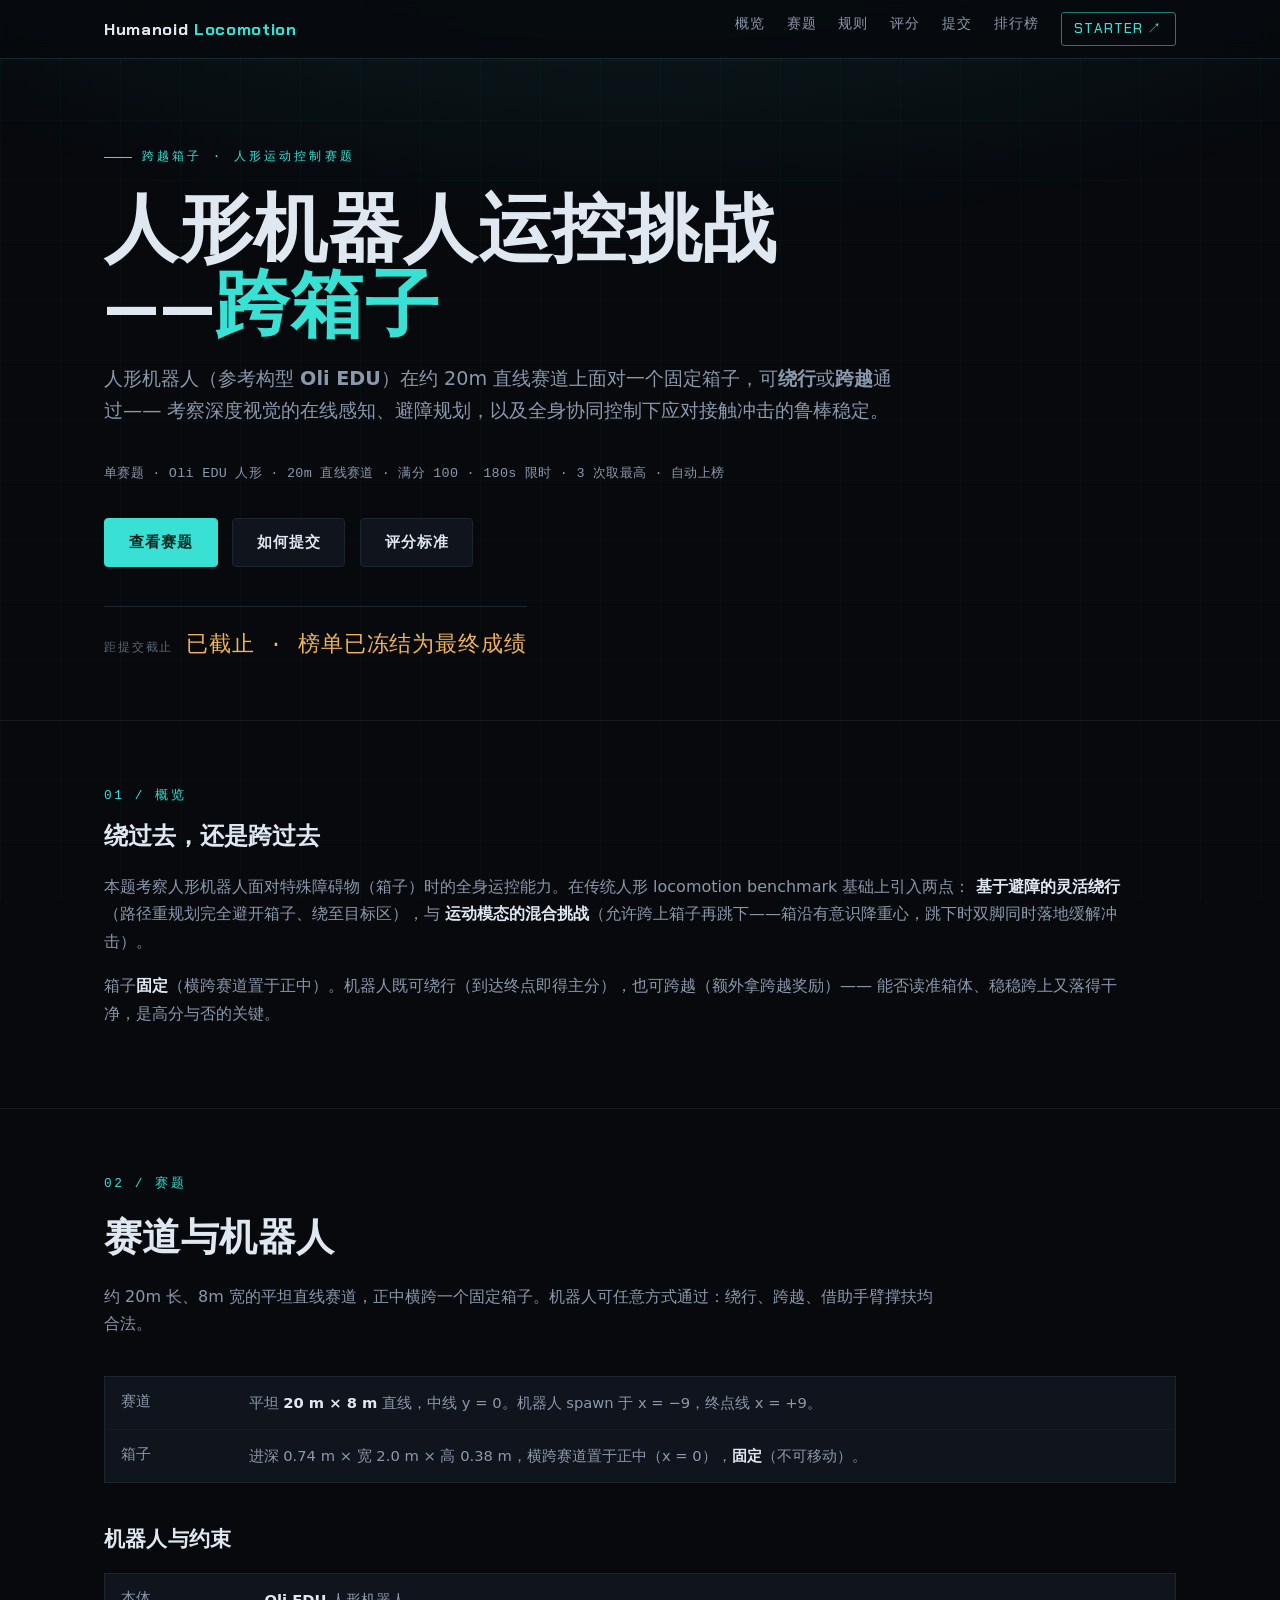
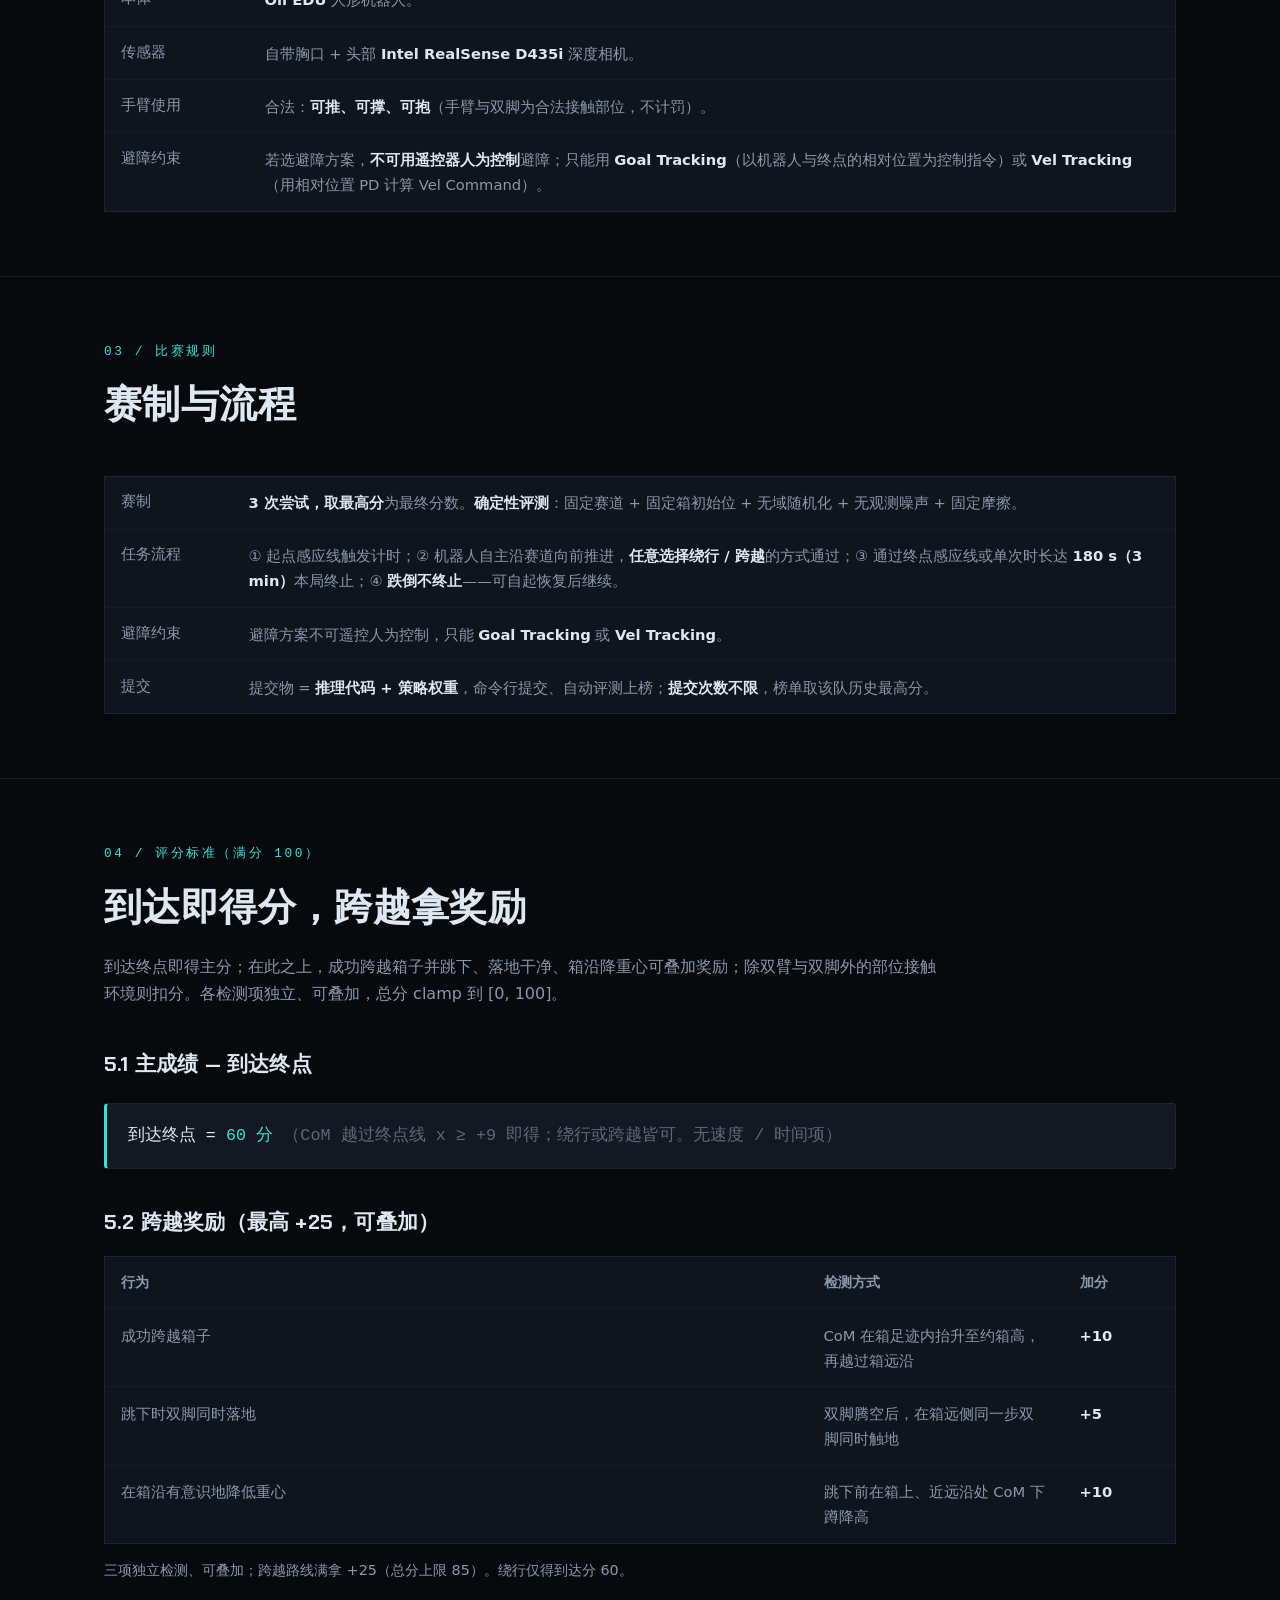
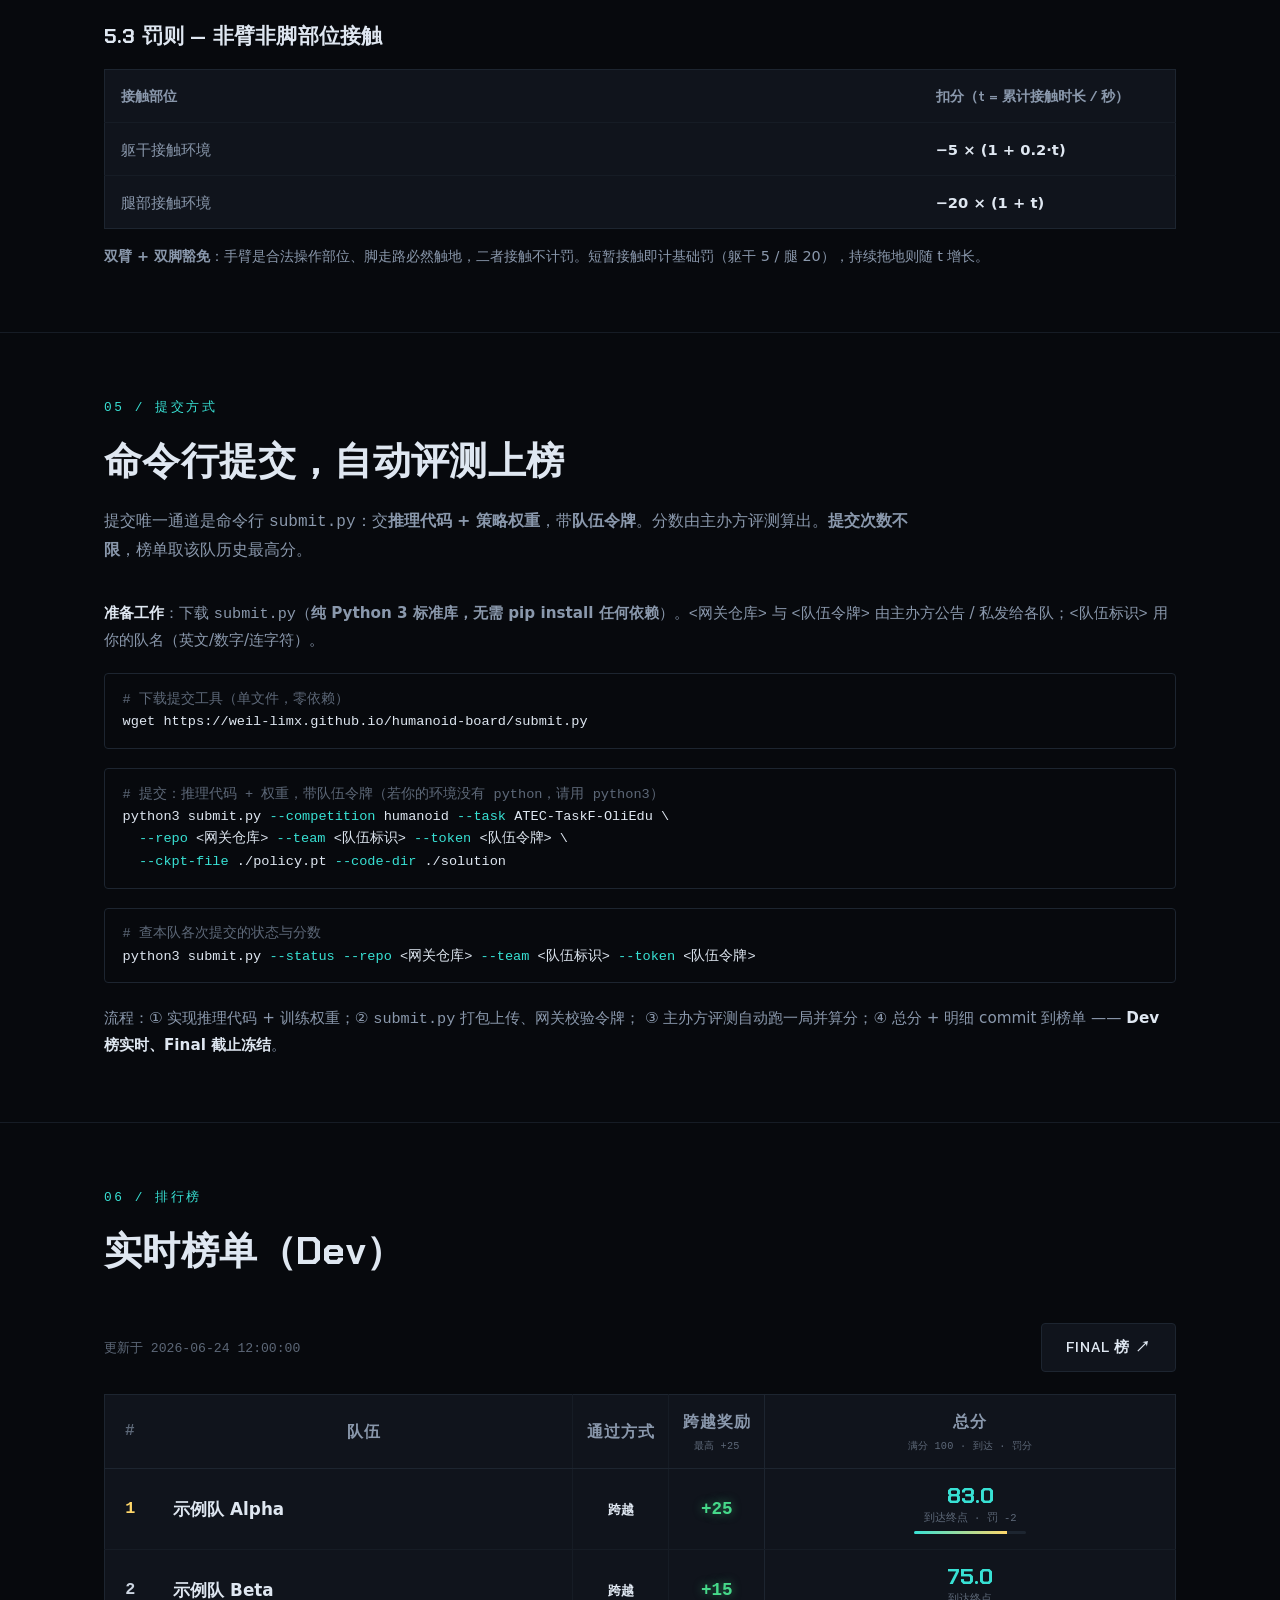
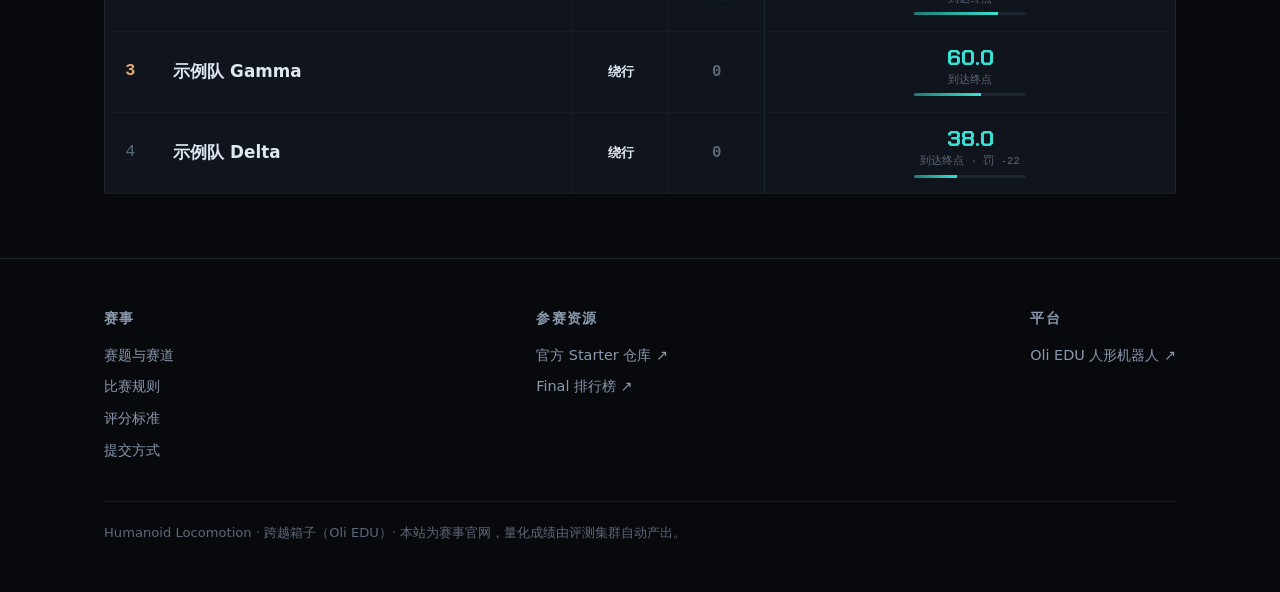
==== commit 5f2d9883: "准备工作加 wget submit.py" ====
--- a/index.html
+++ b/index.html
@@ -167,10 +167,9 @@
       <p>提交唯一通道是命令行 <code>submit.py</code>：交<b>推理代码 + 策略权重</b>，带<b>队伍令牌</b>。分数由主办方评测算出。<b>提交次数不限</b>，榜单取该队历史最高分。</p>
     </div>
 
-    <p style="margin-top:0.2rem;color:var(--muted);font-size:0.95rem"><b style="color:var(--text)">准备工作</b>（一次性）：</p>
-    <div class="code"><span class="c"># 1) 从官方 Starter 仓库获取 submit.py；2) 安装依赖（仅需 requests）</span>
-pip install requests
-<span class="c"># &lt;网关仓库&gt; 与 &lt;队伍令牌&gt; 由主办方公告 / 私发给各队；&lt;队伍标识&gt; 用你的队名（英文/数字/连字符）</span></div>
+    <p style="margin-top:0.2rem;color:var(--muted);font-size:0.95rem"><b style="color:var(--text)">准备工作</b>：下载 <code>submit.py</code>（<b>纯 Python 3 标准库，无需 pip install 任何依赖</b>）。<code>&lt;网关仓库&gt;</code> 与 <code>&lt;队伍令牌&gt;</code> 由主办方公告 / 私发给各队；<code>&lt;队伍标识&gt;</code> 用你的队名（英文/数字/连字符）。</p>
+    <div class="code"><span class="c"># 下载提交工具（单文件，零依赖）</span>
+wget https://weil-limx.github.io/humanoid-board/submit.py</div>
 
     <div class="code"><span class="c"># 提交：推理代码 + 权重，带队伍令牌（若你的环境没有 python，请用 python3）</span>
 python3 submit.py <span class="a">--competition</span> humanoid <span class="a">--task</span> ATEC-TaskF-OliEdu \
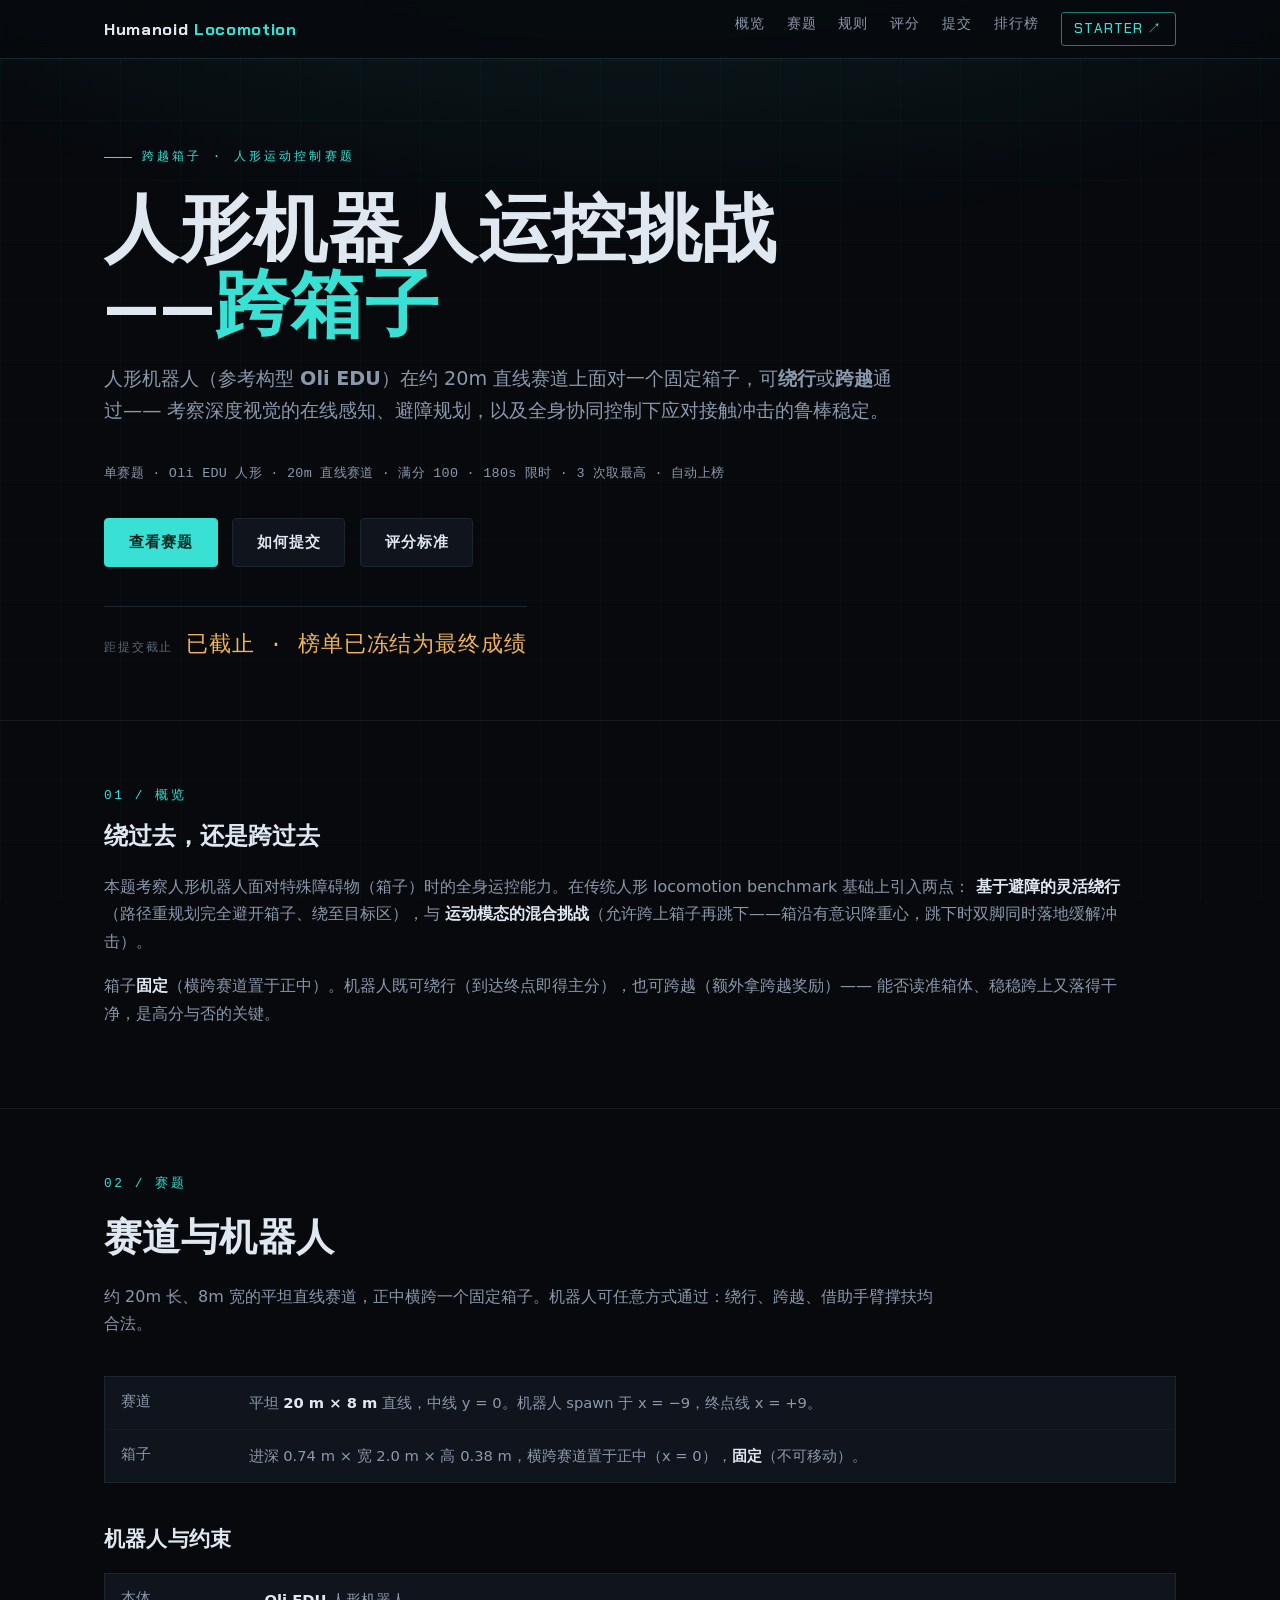
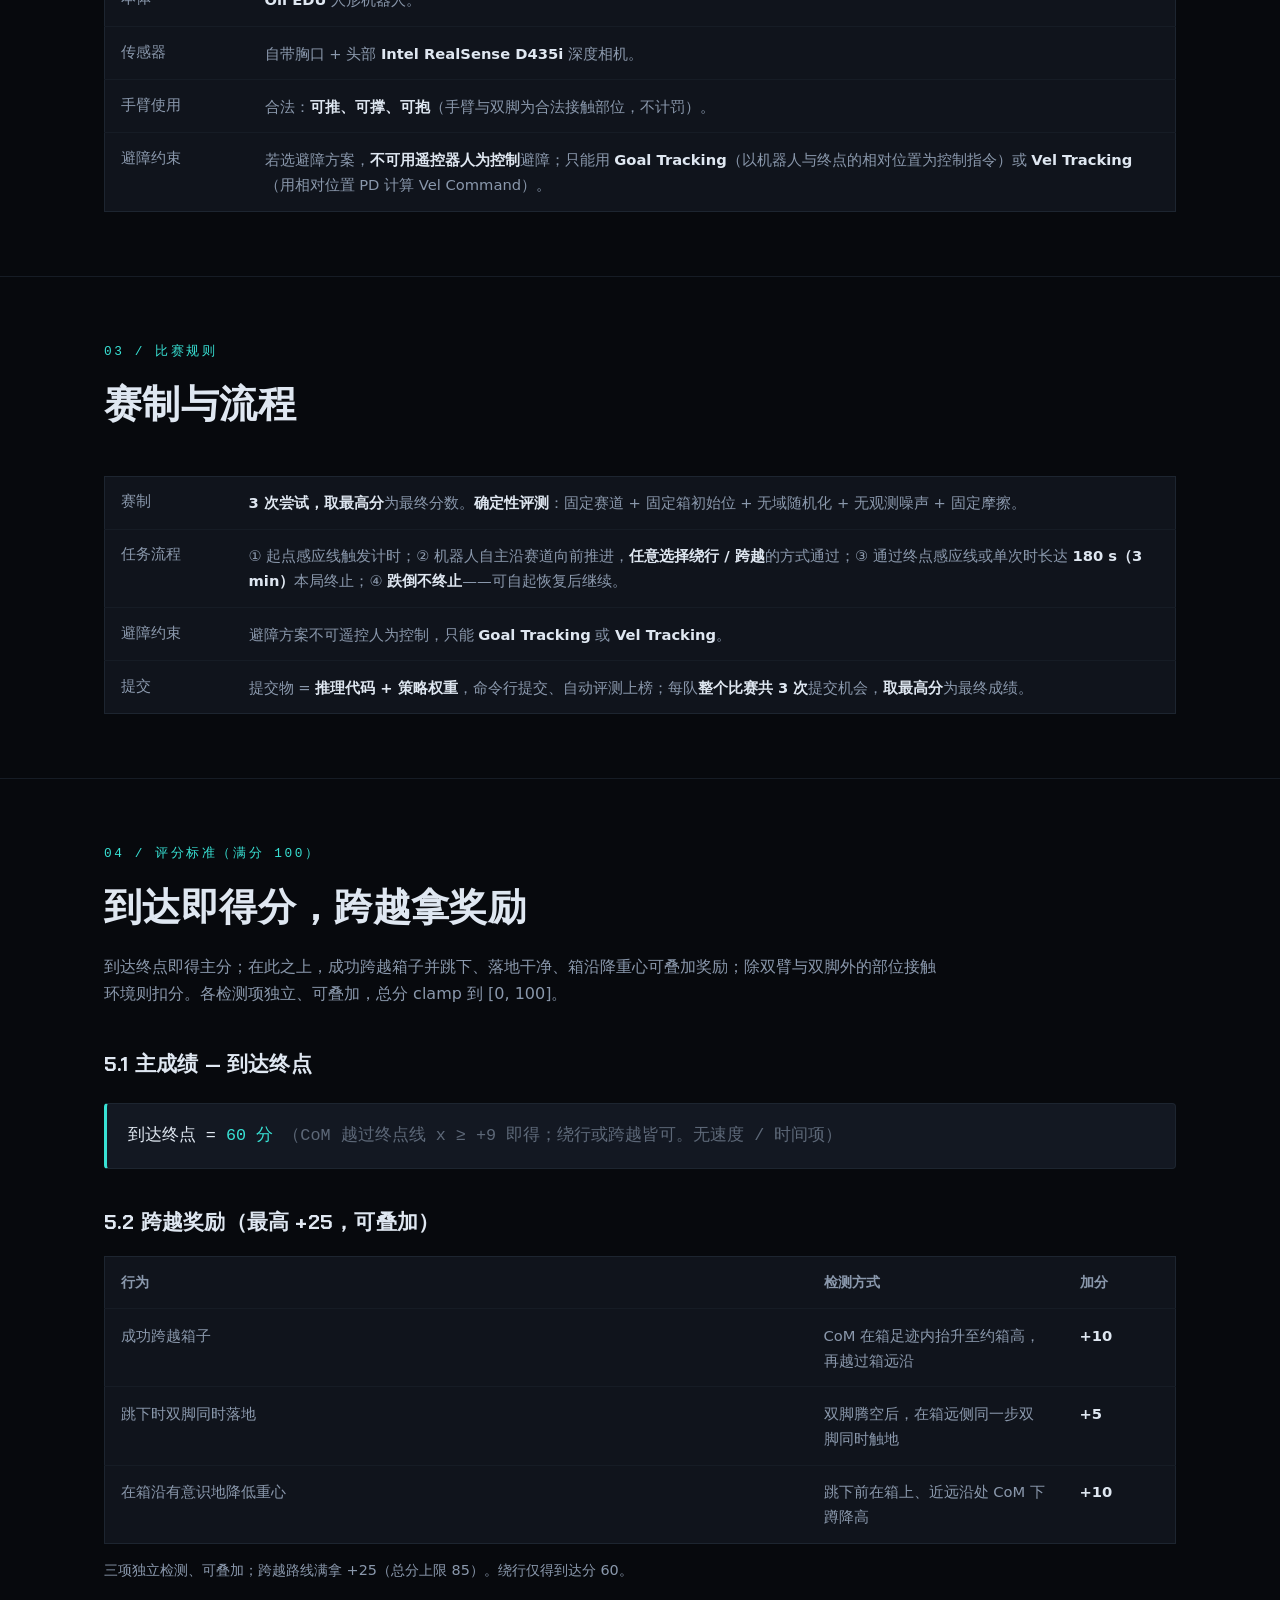
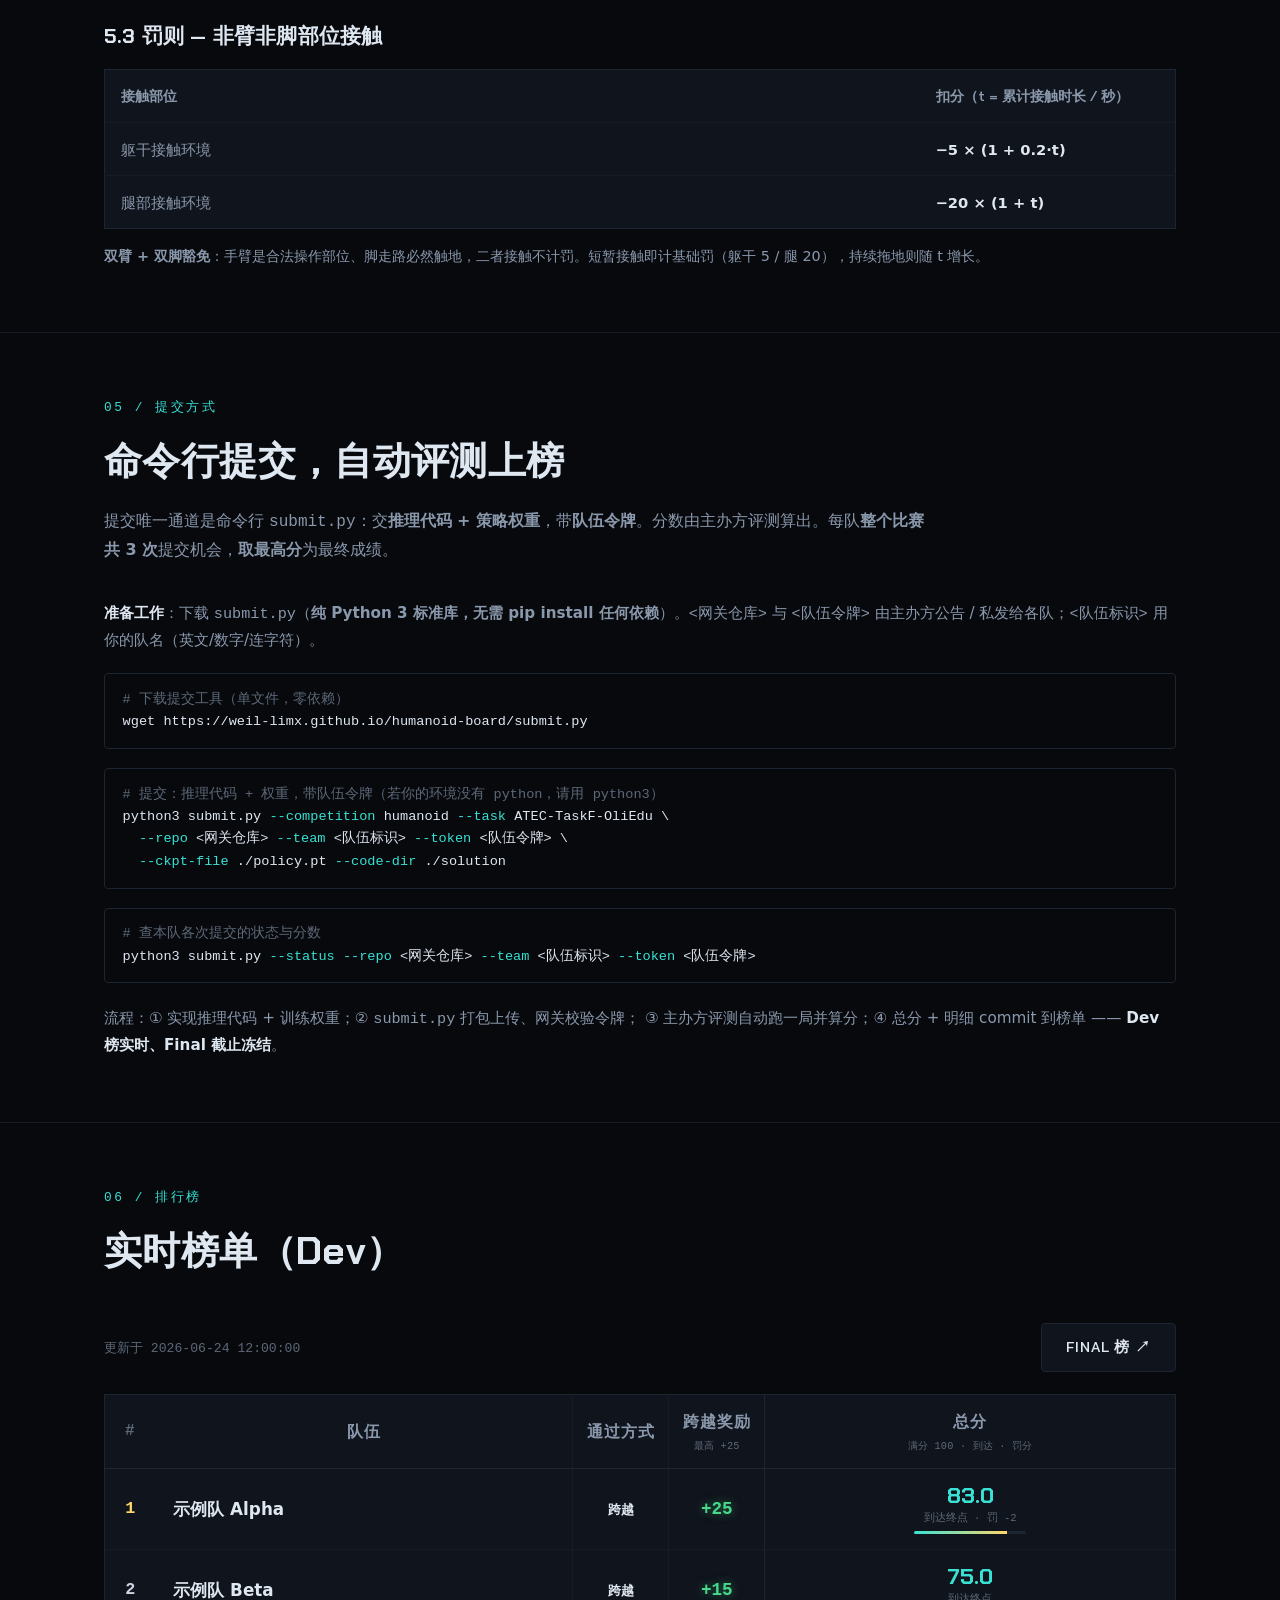
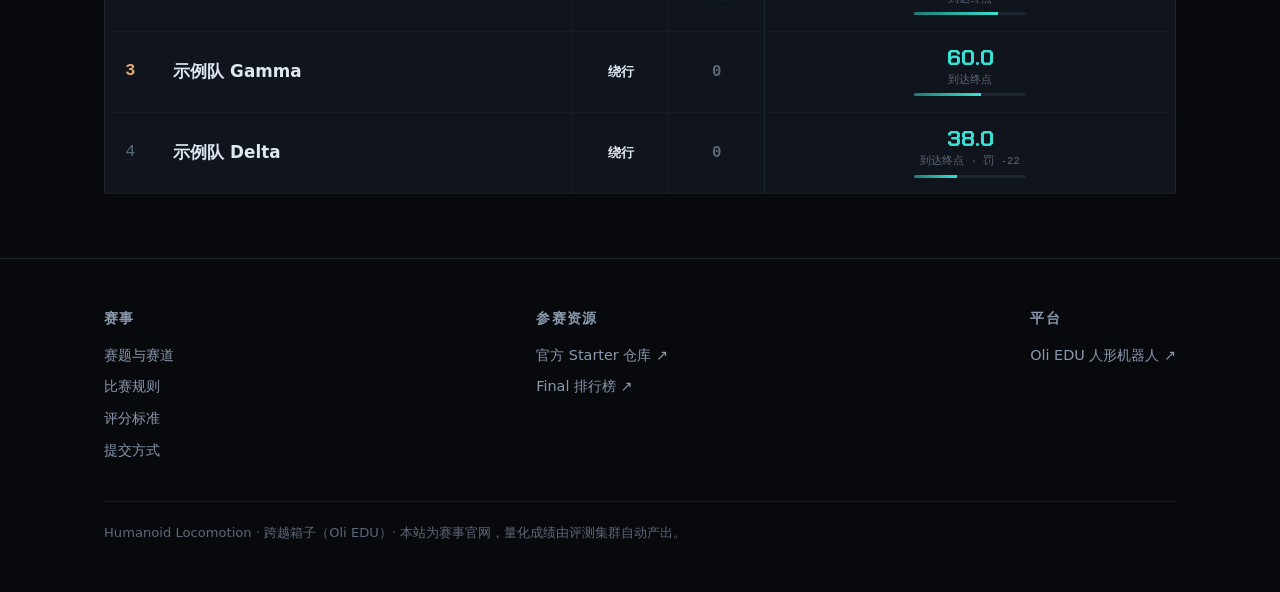
==== commit f4062dfb: "Humanoid 限3次+剩余次数+如实反馈提交结果" ====
--- a/index.html
+++ b/index.html
@@ -108,7 +108,7 @@
         <tr><td class="lvl" style="width:8rem">赛制</td><td><b>3 次尝试，取最高分</b>为最终分数。<b>确定性评测</b>：固定赛道 + 固定箱初始位 + 无域随机化 + 无观测噪声 + 固定摩擦。</td></tr>
         <tr><td class="lvl">任务流程</td><td>① 起点感应线触发计时；② 机器人自主沿赛道向前推进，<b>任意选择绕行 / 跨越</b>的方式通过；③ 通过终点感应线或单次时长达 <b>180 s（3 min）</b>本局终止；④ <b>跌倒不终止</b>——可自起恢复后继续。</td></tr>
         <tr><td class="lvl">避障约束</td><td>避障方案不可遥控人为控制，只能 <b>Goal Tracking</b> 或 <b>Vel Tracking</b>。</td></tr>
-        <tr><td class="lvl">提交</td><td>提交物 = <b>推理代码 + 策略权重</b>，命令行提交、自动评测上榜；<b>提交次数不限</b>，榜单取该队历史最高分。</td></tr>
+        <tr><td class="lvl">提交</td><td>提交物 = <b>推理代码 + 策略权重</b>，命令行提交、自动评测上榜；每队<b>整个比赛共 3 次</b>提交机会，<b>取最高分</b>为最终成绩。</td></tr>
       </tbody>
     </table>
   </div>
@@ -164,7 +164,7 @@
     <div class="sec-head">
       <span class="sec-num">05 / 提交方式</span>
       <h2>命令行提交，自动评测上榜</h2>
-      <p>提交唯一通道是命令行 <code>submit.py</code>：交<b>推理代码 + 策略权重</b>，带<b>队伍令牌</b>。分数由主办方评测算出。<b>提交次数不限</b>，榜单取该队历史最高分。</p>
+      <p>提交唯一通道是命令行 <code>submit.py</code>：交<b>推理代码 + 策略权重</b>，带<b>队伍令牌</b>。分数由主办方评测算出。每队<b>整个比赛共 3 次</b>提交机会，<b>取最高分</b>为最终成绩。</p>
     </div>
 
     <p style="margin-top:0.2rem;color:var(--muted);font-size:0.95rem"><b style="color:var(--text)">准备工作</b>：下载 <code>submit.py</code>（<b>纯 Python 3 标准库，无需 pip install 任何依赖</b>）。<code>&lt;网关仓库&gt;</code> 与 <code>&lt;队伍令牌&gt;</code> 由主办方公告 / 私发给各队；<code>&lt;队伍标识&gt;</code> 用你的队名（英文/数字/连字符）。</p>
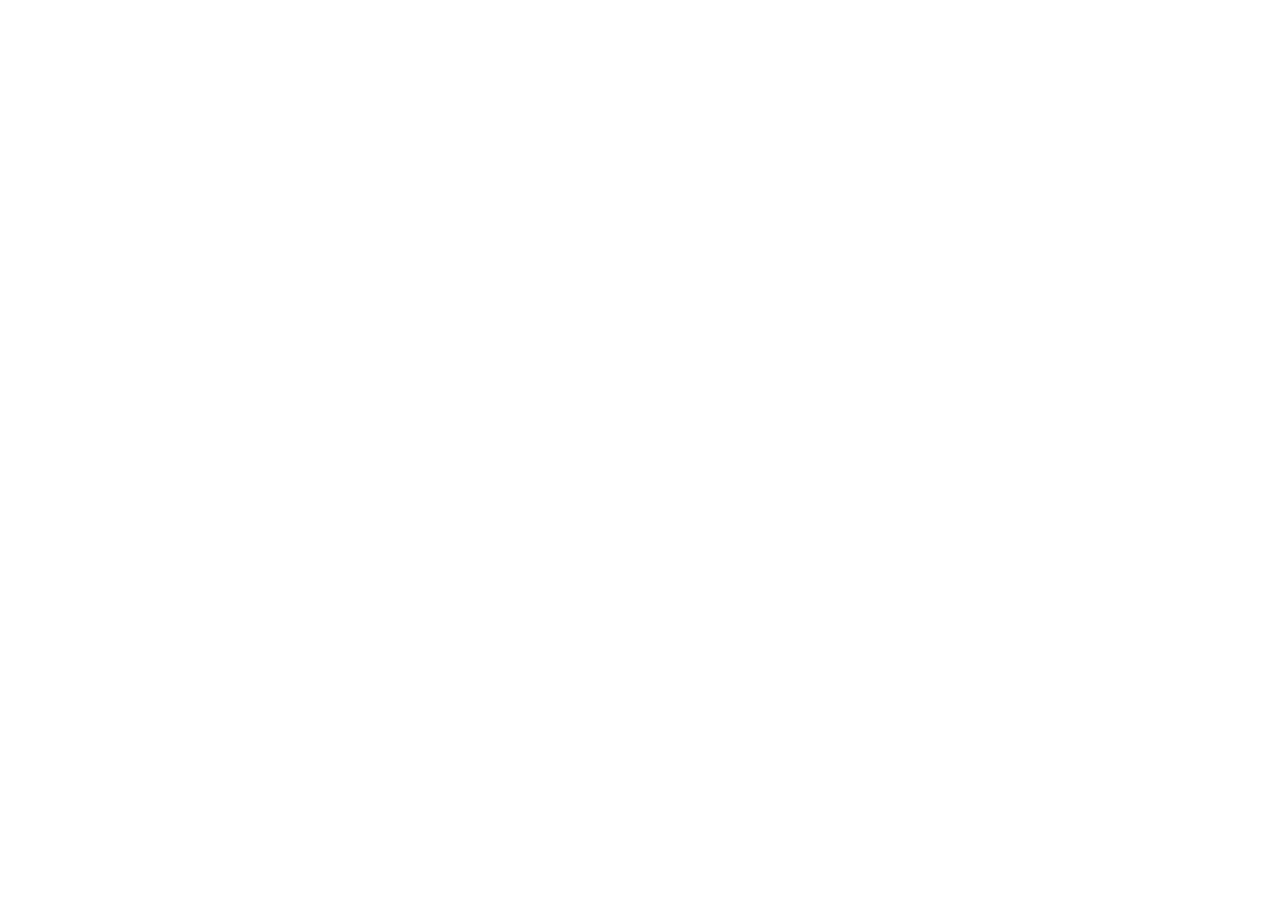
==== commit c14d41ce: "retire humanoid-board: 跳转到合并站 troncamp-board" ====
--- a/index.html
+++ b/index.html
@@ -1,240 +1,8 @@
 <!doctype html>
-<html lang="zh-CN">
-<head>
-<meta charset="utf-8">
-<meta name="viewport" content="width=device-width, initial-scale=1">
-<title>Humanoid Locomotion · 跨越箱子</title>
-<meta name="description" content="人形机器人 Oli EDU 在 20m 直线赛道上面对一个固定箱子，可绕行或跨越通过。考察深度视觉在线感知、避障规划与全身协同控制下的抗冲击稳定。满分 100，自动上榜。">
-<link rel="stylesheet" href="./style.css">
-<script src="./config.js"></script>
-<script src="./board.js" defer></script>
-</head>
-<body data-board="dev">
-
-<nav class="nav">
-  <div class="wrap">
-    <span class="brand">Humanoid <span class="accent">Locomotion</span></span>
-    <span class="nav-links">
-      <a href="#overview">概览</a>
-      <a href="#arena">赛题</a>
-      <a href="#rules">规则</a>
-      <a href="#scoring">评分</a>
-      <a href="#submit">提交</a>
-      <a href="#board">排行榜</a>
-      <a href="#" class="cta" target="_blank" rel="noopener">Starter ↗</a>
-    </span>
-  </div>
-</nav>
-
-<!-- ───────── Hero ───────── -->
-<header class="hero">
-  <div class="wrap">
-    <span class="tag">跨越箱子 · 人形运动控制赛题</span>
-    <h1>人形机器人运控挑战<br>——<span class="accent">跨箱子</span></h1>
-    <p class="lead">
-      人形机器人（参考构型 <b>Oli EDU</b>）在约 20m 直线赛道上面对一个固定箱子，可<b>绕行</b>或<b>跨越</b>通过——
-      考察深度视觉的在线感知、避障规划，以及全身协同控制下应对接触冲击的鲁棒稳定。
-    </p>
-    <p class="hero-meta">单赛题 · Oli EDU 人形 · 20m 直线赛道 · 满分 100 · 180s 限时 · 3 次取最高 · 自动上榜</p>
-    <div class="hero-actions">
-      <a href="#arena" class="btn primary">查看赛题</a>
-      <a href="#submit" class="btn">如何提交</a>
-      <a href="#scoring" class="btn">评分标准</a>
-    </div>
-    <div class="countdown-box">
-      <span class="label">距提交截止</span>
-      <span id="countdown">—</span>
-    </div>
-  </div>
-</header>
-
-<!-- ───────── 01 概览 ───────── -->
-<section id="overview">
-  <div class="wrap">
-    <div class="ov-prose">
-      <span class="sec-num">01 / 概览</span>
-      <h2 style="margin-bottom:1rem">绕过去，还是跨过去</h2>
-      <p>
-        本题考察人形机器人面对特殊障碍物（箱子）时的全身运控能力。在传统人形 locomotion benchmark 基础上引入两点：
-        <strong>基于避障的灵活绕行</strong>（路径重规划完全避开箱子、绕至目标区），与
-        <strong>运动模态的混合挑战</strong>（允许跨上箱子再跳下——箱沿有意识降重心，跳下时双脚同时落地缓解冲击）。
-      </p>
-      <p>
-        箱子<strong>固定</strong>（横跨赛道置于正中）。机器人既可绕行（到达终点即得主分），也可跨越（额外拿跨越奖励）——
-        能否读准箱体、稳稳跨上又落得干净，是高分与否的关键。
-      </p>
-    </div>
-  </div>
-</section>
-
-<!-- ───────── 02 赛题 / 赛道 ───────── -->
-<section id="arena">
-  <div class="wrap">
-    <div class="sec-head">
-      <span class="sec-num">02 / 赛题</span>
-      <h2>赛道与机器人</h2>
-      <p>约 20m 长、8m 宽的平坦直线赛道，正中横跨一个固定箱子。机器人可任意方式通过：绕行、跨越、借助手臂撑扶均合法。</p>
-    </div>
-    <table class="dtable">
-      <tbody>
-        <tr><td class="lvl" style="width:8rem">赛道</td><td>平坦 <b>20 m × 8 m</b> 直线，中线 y = 0。机器人 spawn 于 x = −9，终点线 x = +9。</td></tr>
-        <tr><td class="lvl">箱子</td><td>进深 0.74 m × 宽 2.0 m × 高 0.38 m，横跨赛道置于正中（x = 0），<b>固定</b>（不可移动）。</td></tr>
-      </tbody>
-    </table>
-
-    <div class="sec-head" style="margin-top:2.4rem;margin-bottom:1rem">
-      <h2 style="font-size:1.3rem">机器人与约束</h2>
-    </div>
-    <table class="dtable">
-      <tbody>
-        <tr><td class="lvl" style="width:9rem">本体</td><td><b>Oli EDU</b> 人形机器人。</td></tr>
-        <tr><td class="lvl">传感器</td><td>自带胸口 + 头部 <b>Intel RealSense D435i</b> 深度相机。</td></tr>
-        <tr><td class="lvl">手臂使用</td><td>合法：<b>可推、可撑、可抱</b>（手臂与双脚为合法接触部位，不计罚）。</td></tr>
-        <tr><td class="lvl">避障约束</td><td>若选避障方案，<b>不可用遥控器人为控制</b>避障；只能用 <b>Goal Tracking</b>（以机器人与终点的相对位置为控制指令）或 <b>Vel Tracking</b>（用相对位置 PD 计算 Vel Command）。</td></tr>
-      </tbody>
-    </table>
-  </div>
-</section>
-
-<!-- ───────── 03 规则 ───────── -->
-<section id="rules">
-  <div class="wrap">
-    <div class="sec-head">
-      <span class="sec-num">03 / 比赛规则</span>
-      <h2>赛制与流程</h2>
-    </div>
-    <table class="dtable">
-      <tbody>
-        <tr><td class="lvl" style="width:8rem">赛制</td><td><b>3 次尝试，取最高分</b>为最终分数。<b>确定性评测</b>：固定赛道 + 固定箱初始位 + 无域随机化 + 无观测噪声 + 固定摩擦。</td></tr>
-        <tr><td class="lvl">任务流程</td><td>① 起点感应线触发计时；② 机器人自主沿赛道向前推进，<b>任意选择绕行 / 跨越</b>的方式通过；③ 通过终点感应线或单次时长达 <b>180 s（3 min）</b>本局终止；④ <b>跌倒不终止</b>——可自起恢复后继续。</td></tr>
-        <tr><td class="lvl">避障约束</td><td>避障方案不可遥控人为控制，只能 <b>Goal Tracking</b> 或 <b>Vel Tracking</b>。</td></tr>
-        <tr><td class="lvl">提交</td><td>提交物 = <b>推理代码 + 策略权重</b>，命令行提交、自动评测上榜；每队<b>整个比赛共 3 次</b>提交机会，<b>取最高分</b>为最终成绩。</td></tr>
-      </tbody>
-    </table>
-  </div>
-</section>
-
-<!-- ───────── 04 评分 ───────── -->
-<section id="scoring">
-  <div class="wrap">
-    <div class="sec-head">
-      <span class="sec-num">04 / 评分标准（满分 100）</span>
-      <h2>到达即得分，跨越拿奖励</h2>
-      <p>到达终点即得主分；在此之上，成功跨越箱子并跳下、落地干净、箱沿降重心可叠加奖励；除双臂与双脚外的部位接触环境则扣分。各检测项独立、可叠加，总分 clamp 到 [0, 100]。</p>
-    </div>
-
-    <div class="sec-head" style="margin-bottom:1rem">
-      <h2 style="font-size:1.3rem">5.1 主成绩 — 到达终点</h2>
-    </div>
-    <div class="formula">
-      到达终点 = <span class="accent">60 分</span>
-      <span class="dim">  （CoM 越过终点线 x ≥ +9 即得；绕行或跨越皆可。无速度 / 时间项）</span>
-    </div>
-
-    <div class="sec-head" style="margin-top:2.2rem;margin-bottom:1rem">
-      <h2 style="font-size:1.3rem">5.2 跨越奖励（最高 +25，可叠加）</h2>
-    </div>
-    <table class="dtable">
-      <thead><tr><th>行为</th><th style="width:16rem">检测方式</th><th style="width:7rem">加分</th></tr></thead>
-      <tbody>
-        <tr><td>成功跨越箱子</td><td>CoM 在箱足迹内抬升至约箱高，再越过箱远沿</td><td><b>+10</b></td></tr>
-        <tr><td>跳下时双脚同时落地</td><td>双脚腾空后，在箱远侧同一步双脚同时触地</td><td><b>+5</b></td></tr>
-        <tr><td>在箱沿有意识地降低重心</td><td>跳下前在箱上、近远沿处 CoM 下蹲降高</td><td><b>+10</b></td></tr>
-      </tbody>
-    </table>
-    <p style="margin-top:0.9rem;color:var(--muted);font-size:0.9rem">三项独立检测、可叠加；跨越路线满拿 +25（总分上限 85）。绕行仅得到达分 60。</p>
-
-    <div class="sec-head" style="margin-top:2.2rem;margin-bottom:1rem">
-      <h2 style="font-size:1.3rem">5.3 罚则 — 非臂非脚部位接触</h2>
-    </div>
-    <table class="dtable">
-      <thead><tr><th>接触部位</th><th style="width:16rem">扣分（t = 累计接触时长 / 秒）</th></tr></thead>
-      <tbody>
-        <tr><td>躯干接触环境</td><td><b>−5 × (1 + 0.2·t)</b></td></tr>
-        <tr><td>腿部接触环境</td><td><b>−20 × (1 + t)</b></td></tr>
-      </tbody>
-    </table>
-    <p style="margin-top:0.9rem;color:var(--muted);font-size:0.9rem"><b>双臂 + 双脚豁免</b>：手臂是合法操作部位、脚走路必然触地，二者接触不计罚。短暂接触即计基础罚（躯干 5 / 腿 20），持续拖地则随 t 增长。</p>
-  </div>
-</section>
-
-<!-- ───────── 05 提交 ───────── -->
-<section id="submit">
-  <div class="wrap">
-    <div class="sec-head">
-      <span class="sec-num">05 / 提交方式</span>
-      <h2>命令行提交，自动评测上榜</h2>
-      <p>提交唯一通道是命令行 <code>submit.py</code>：交<b>推理代码 + 策略权重</b>，带<b>队伍令牌</b>。分数由主办方评测算出。每队<b>整个比赛共 3 次</b>提交机会，<b>取最高分</b>为最终成绩。</p>
-    </div>
-
-    <p style="margin-top:0.2rem;color:var(--muted);font-size:0.95rem"><b style="color:var(--text)">准备工作</b>：下载 <code>submit.py</code>（<b>纯 Python 3 标准库，无需 pip install 任何依赖</b>）。<code>&lt;网关仓库&gt;</code> 与 <code>&lt;队伍令牌&gt;</code> 由主办方公告 / 私发给各队；<code>&lt;队伍标识&gt;</code> 用你的队名（英文/数字/连字符）。</p>
-    <div class="code"><span class="c"># 下载提交工具（单文件，零依赖）</span>
-wget https://weil-limx.github.io/humanoid-board/submit.py</div>
-
-    <div class="code"><span class="c"># 提交：推理代码 + 权重，带队伍令牌（若你的环境没有 python，请用 python3）</span>
-python3 submit.py <span class="a">--competition</span> humanoid <span class="a">--task</span> ATEC-TaskF-OliEdu \
-  <span class="a">--repo</span> &lt;网关仓库&gt; <span class="a">--team</span> &lt;队伍标识&gt; <span class="a">--token</span> &lt;队伍令牌&gt; \
-  <span class="a">--ckpt-file</span> ./policy.pt <span class="a">--code-dir</span> ./solution</div>
-    <div class="code"><span class="c"># 查本队各次提交的状态与分数</span>
-python3 submit.py <span class="a">--status</span> <span class="a">--repo</span> &lt;网关仓库&gt; <span class="a">--team</span> &lt;队伍标识&gt; <span class="a">--token</span> &lt;队伍令牌&gt;</div>
-    <p style="margin-top:1.4rem;color:var(--muted);font-size:0.95rem">
-      流程：① 实现推理代码 + 训练权重；② <code>submit.py</code> 打包上传、网关校验令牌；
-      ③ 主办方评测自动跑一局并算分；④ 总分 + 明细 commit 到榜单 —— <b style="color:var(--text)">Dev 榜实时、Final 截止冻结</b>。
-    </p>
-  </div>
-</section>
-
-<!-- ───────── 06 排行榜 ───────── -->
-<section id="board">
-  <div class="wrap">
-    <div class="sec-head">
-      <span class="sec-num">06 / 排行榜</span>
-      <h2>实时榜单（Dev）</h2>
-    </div>
-    <div class="board-head">
-      <span class="upd" id="updated">加载中…</span>
-      <a class="to-final btn" href="./final.html">FINAL 榜 ↗</a>
-    </div>
-    <table id="board-table" class="board board-strip" hidden>
-      <thead>
-        <tr class="grp">
-          <th class="c-rank">#</th>
-          <th class="c-team">队伍</th>
-          <th class="c-gate">通过方式</th>
-          <th class="c-gate">跨越奖励 <span class="th-sub">最高 +25</span></th>
-          <th class="c-t3">总分 <span class="th-sub">满分 100 · 到达 · 罚分</span></th>
-        </tr>
-      </thead>
-      <tbody></tbody>
-    </table>
-    <p id="empty" hidden>暂无成绩</p>
-  </div>
-</section>
-
-<!-- ───────── Footer ───────── -->
-<footer>
-  <div class="wrap">
-    <div class="foot-grid">
-      <div class="foot-col">
-        <h5>赛事</h5>
-        <a href="#arena">赛题与赛道</a>
-        <a href="#rules">比赛规则</a>
-        <a href="#scoring">评分标准</a>
-        <a href="#submit">提交方式</a>
-      </div>
-      <div class="foot-col">
-        <h5>参赛资源</h5>
-        <a href="#" target="_blank" rel="noopener">官方 Starter 仓库 ↗</a>
-        <a href="./final.html">Final 排行榜 ↗</a>
-      </div>
-      <div class="foot-col">
-        <h5>平台</h5>
-        <a href="#" target="_blank" rel="noopener">Oli EDU 人形机器人 ↗</a>
-      </div>
-    </div>
-    <p class="foot-note">Humanoid Locomotion · 跨越箱子（Oli EDU）· 本站为赛事官网，量化成绩由评测集群自动产出。</p>
-  </div>
-</footer>
-
-</body>
-</html>
+<html lang="zh-CN"><head><meta charset="utf-8">
+<title>已迁移 · TronCamp Locomotion 合并榜</title>
+<meta http-equiv="refresh" content="0; url=https://weil-limx.github.io/troncamp-board/">
+<link rel="canonical" href="https://weil-limx.github.io/troncamp-board/">
+</head><body>
+<p>两道赛题榜单已合并。正在前往 <a href="https://weil-limx.github.io/troncamp-board/">TronCamp Locomotion 合并榜</a>…</p>
+</body></html>
